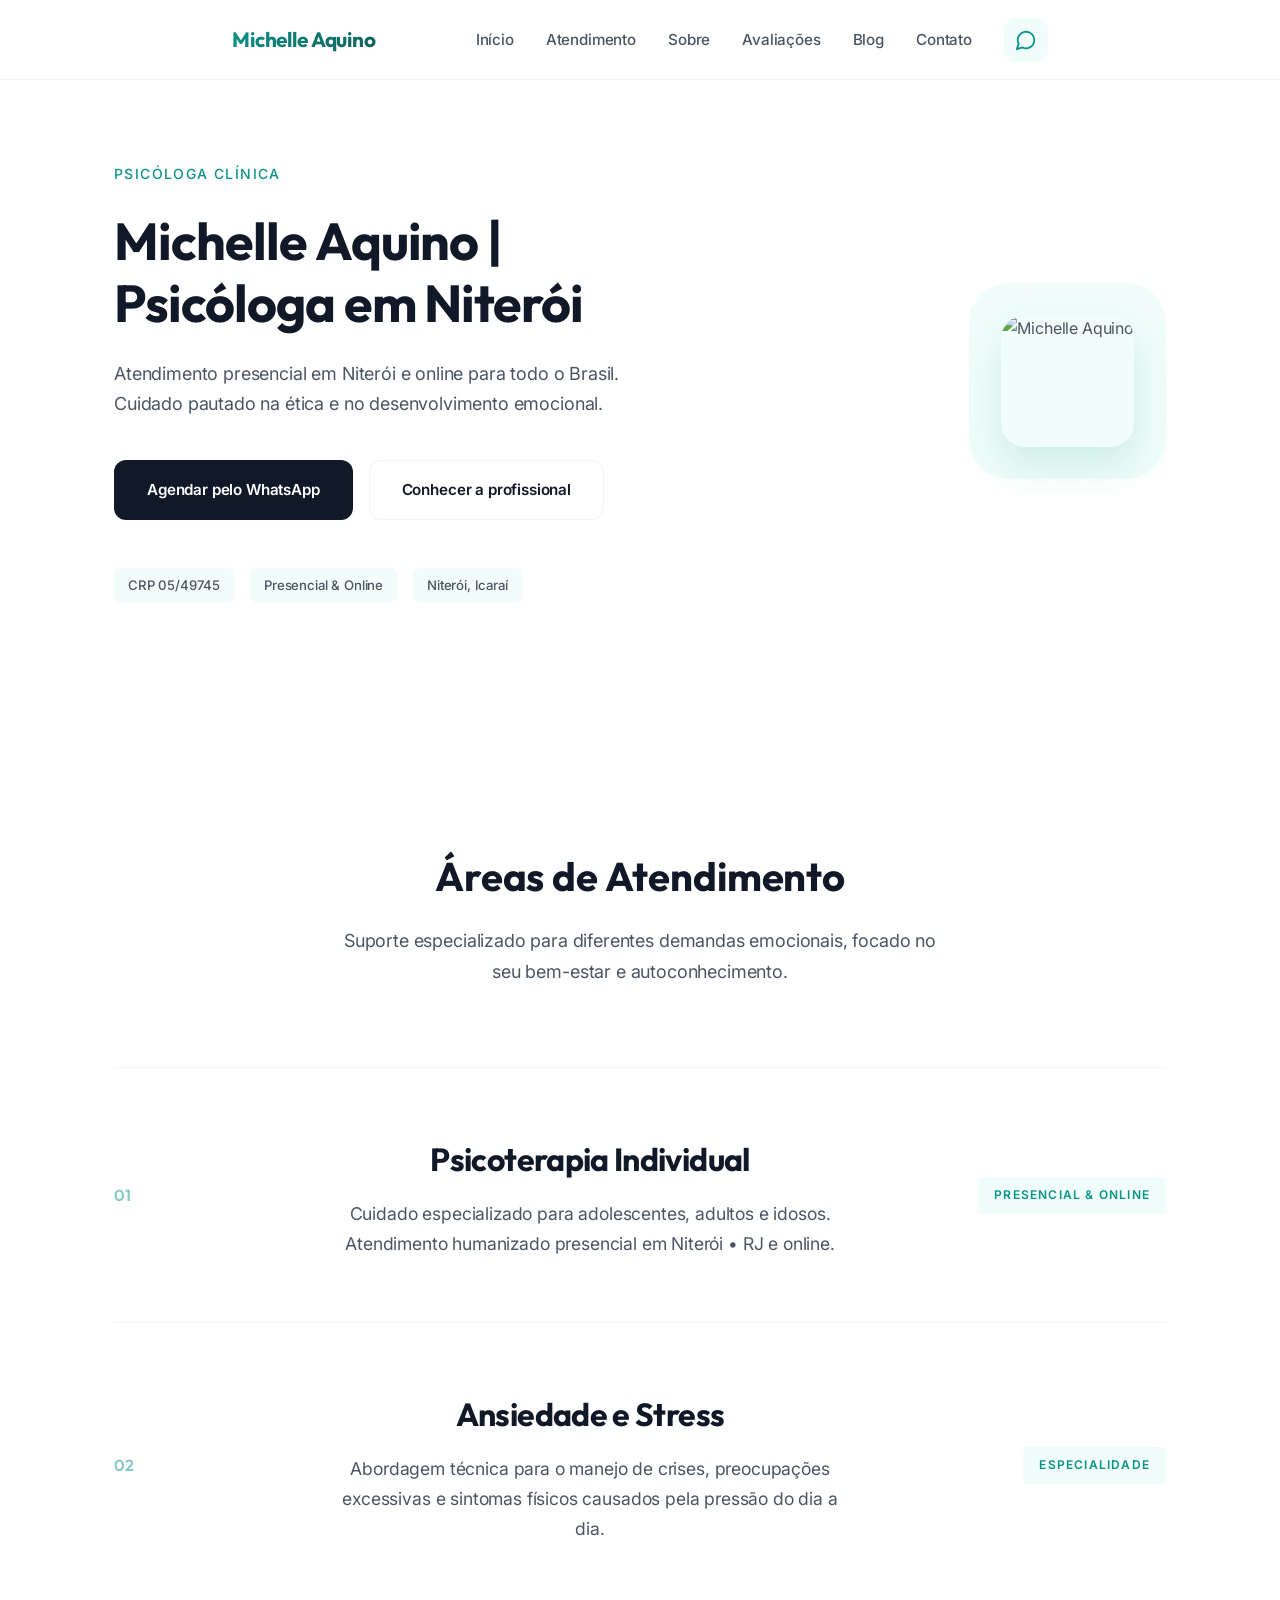
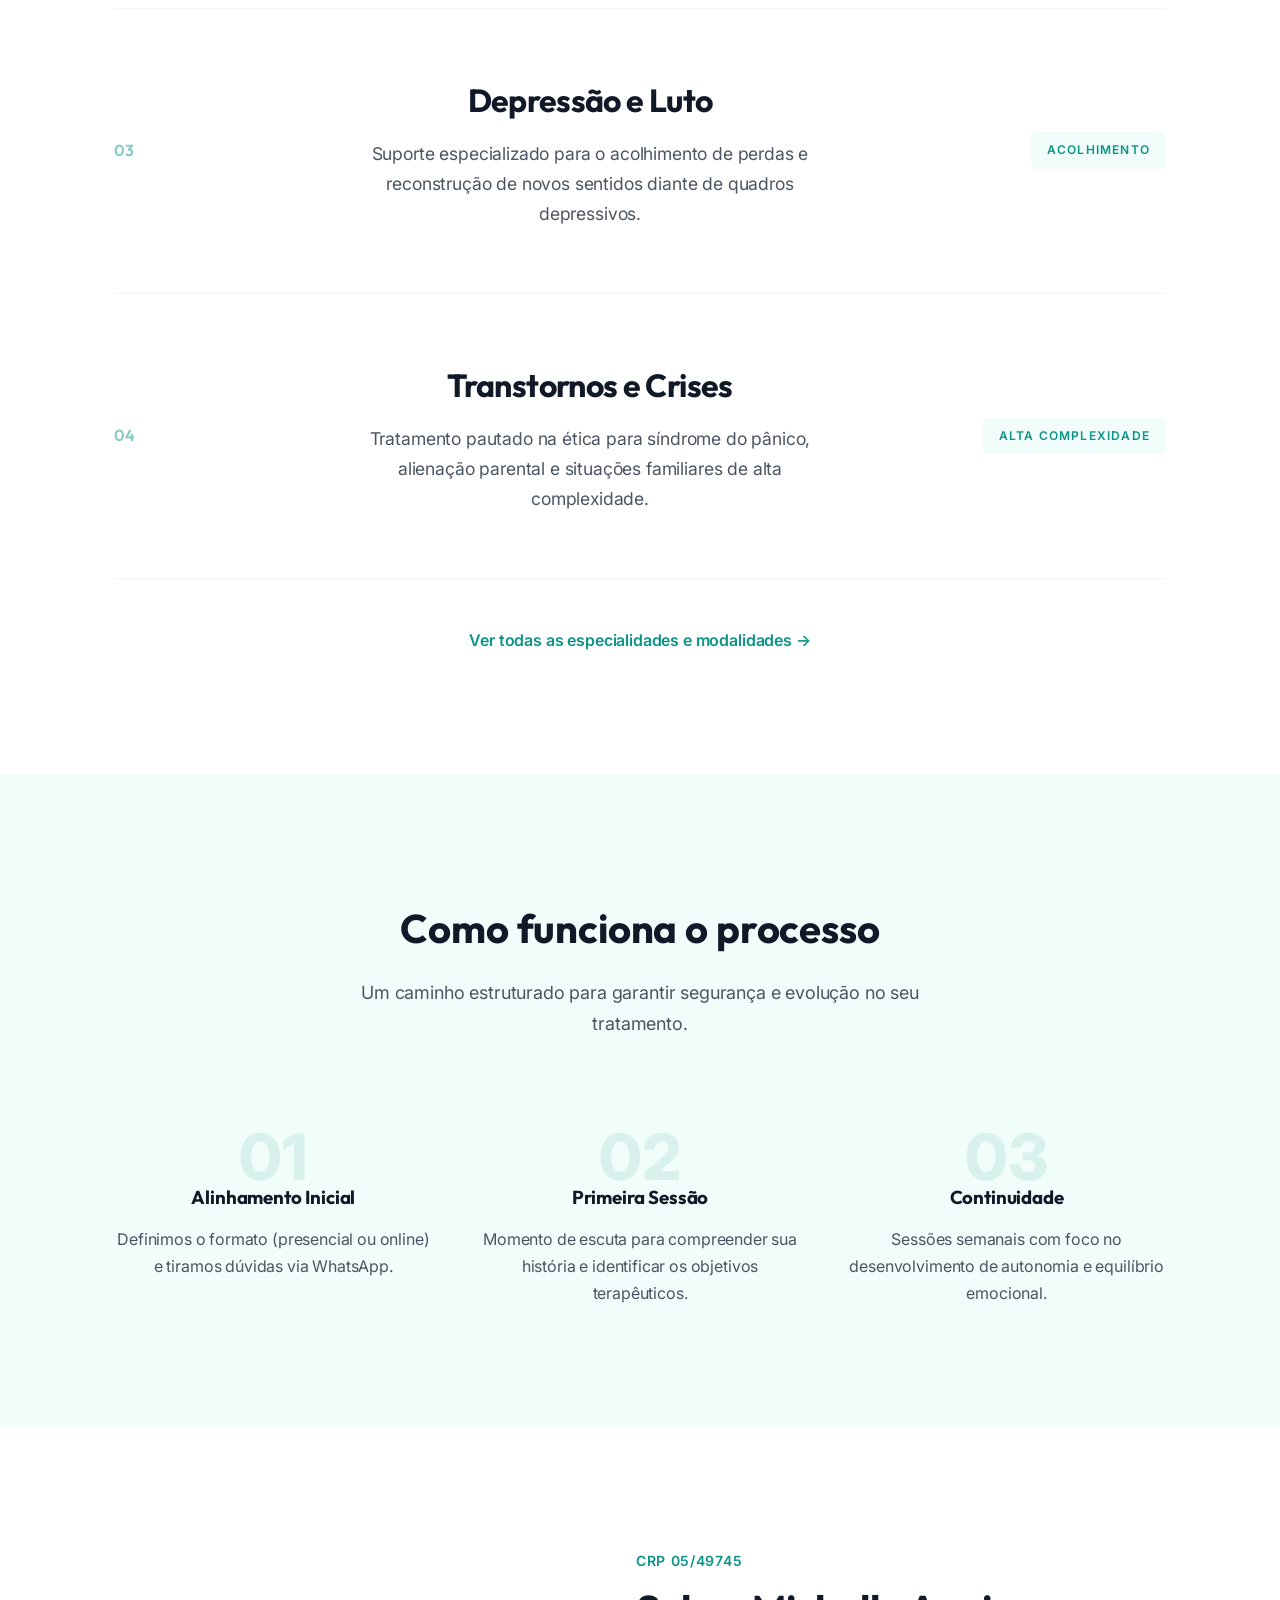
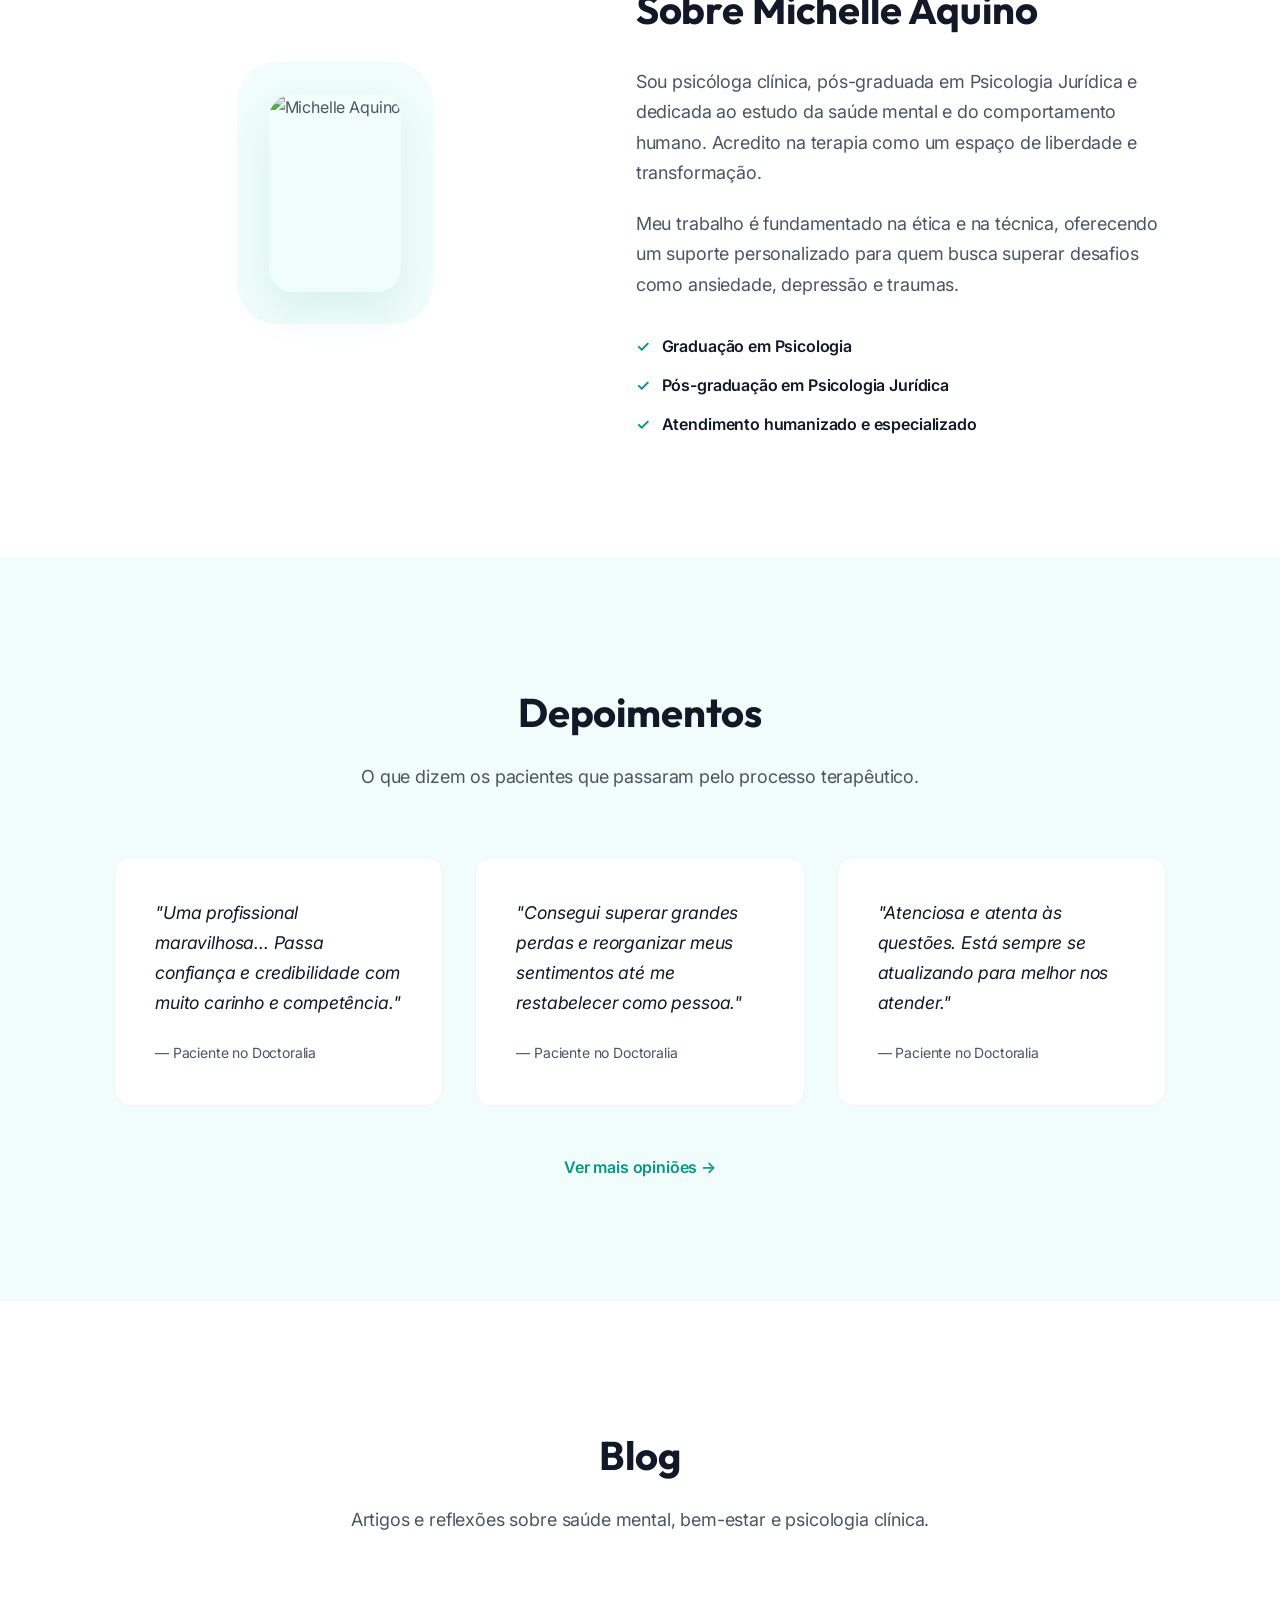
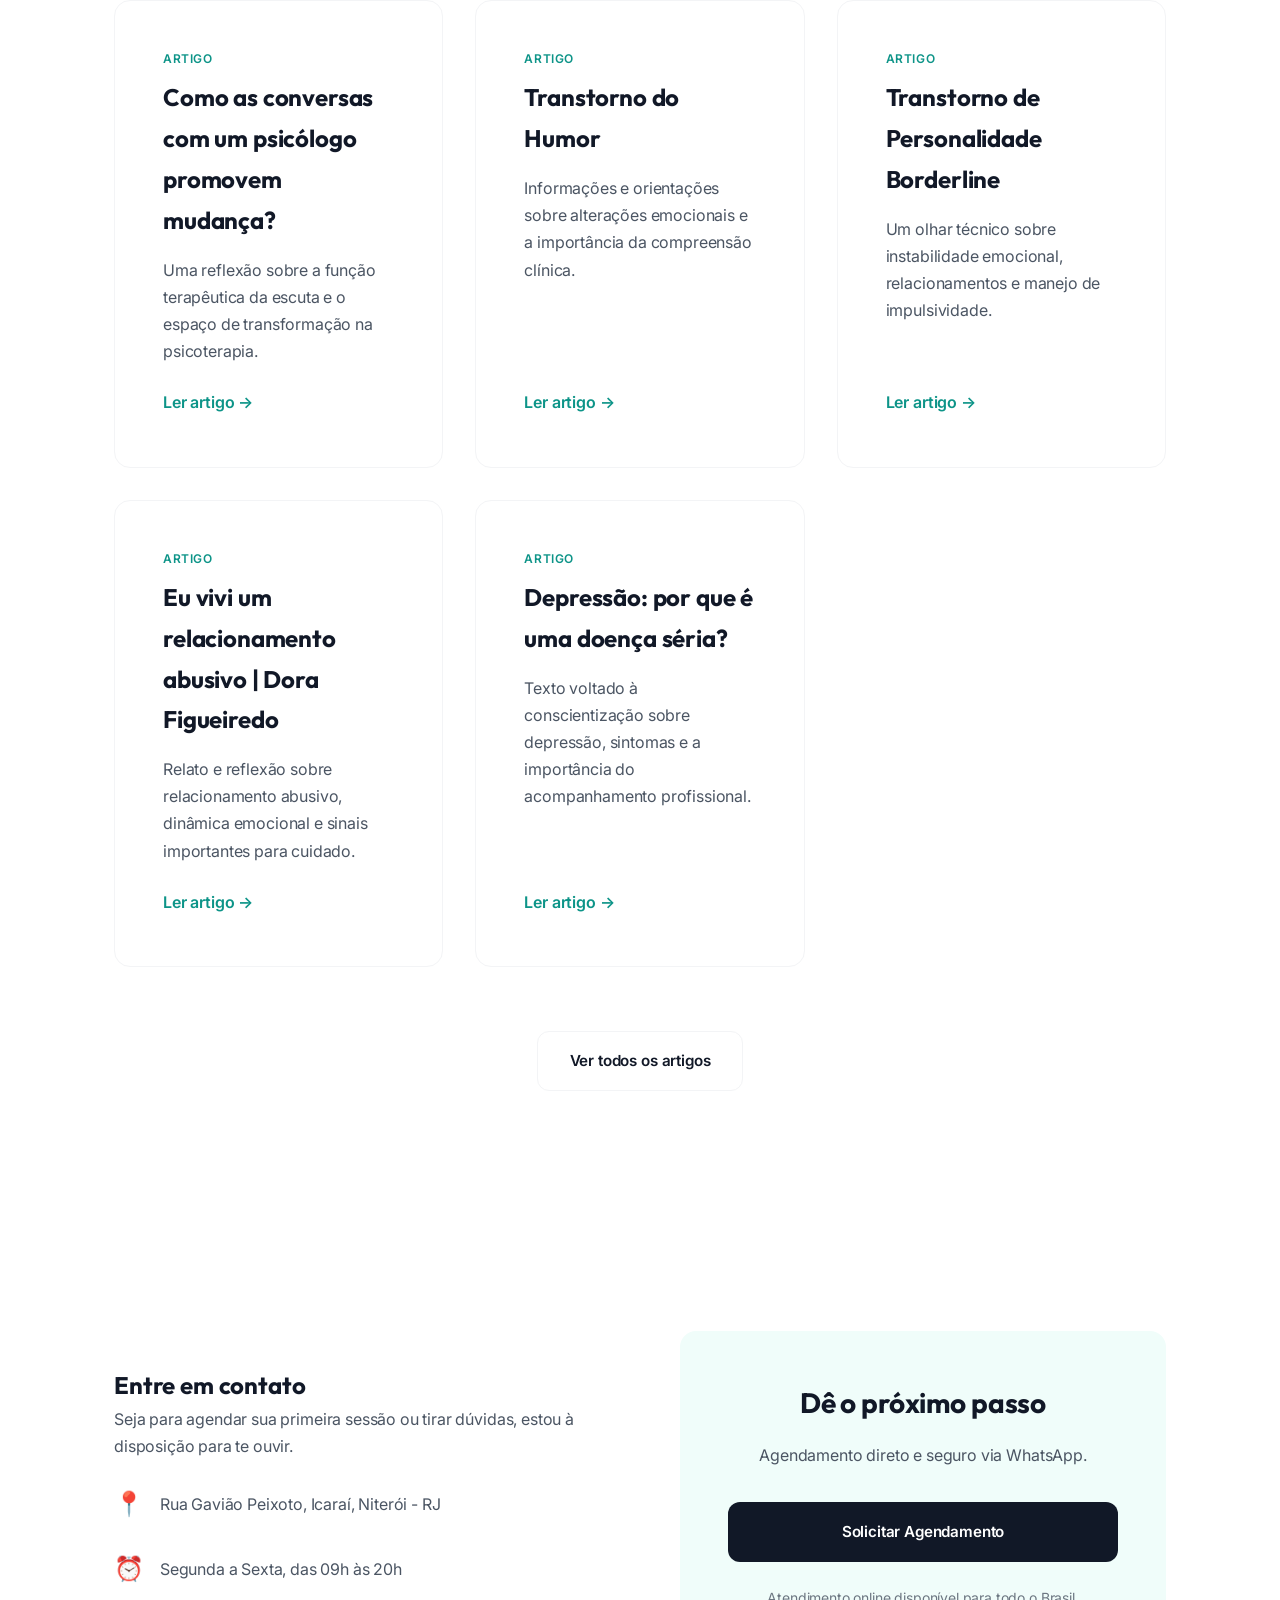
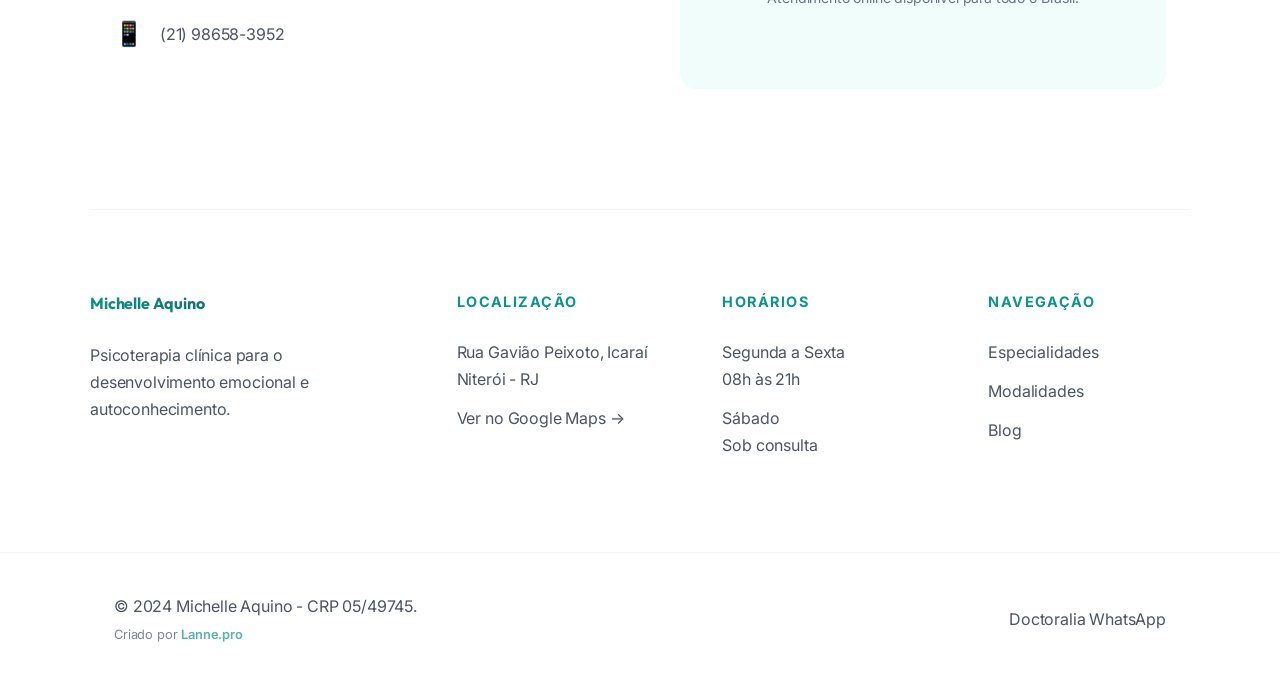
==== index.html @ 6b390fd9 "feat: design minimalista, páginas de artigos e serviços integrados" ====
<!DOCTYPE html>
<html lang="pt-br">

<head>
    <meta charset="UTF-8">
    <meta name="viewport" content="width=device-width, initial-scale=1.0">
    <title>Michelle Aquino | Psicóloga em Niterói</title>
    <meta name="description"
        content="Psicoterapia com acolhimento, técnica e presença. Atendimento presencial em Niterói e online.">
    <link rel="preconnect" href="https://fonts.googleapis.com">
    <link rel="preconnect" href="https://fonts.gstatic.com" crossorigin>
    <link
        href="https://fonts.googleapis.com/css2?family=Outfit:wght@300;400;600;700&family=Inter:wght@400;500&display=swap"
        rel="stylesheet">
    <link rel="stylesheet" href="style.css">
</head>

<body>

    <!-- Header / Navigation -->
    <header class="header">
        <div class="container container-nav">
            <a href="#inicio" class="logo">Michelle Aquino</a>
            <nav class="nav">
                <ul class="nav-list">
                    <li><a href="#inicio">Início</a></li>
                    <li><a href="#atendimento">Atendimento</a></li>
                    <li><a href="#sobre">Sobre</a></li>
                    <li><a href="#avaliacoes">Avaliações</a></li>
                    <li><a href="#blog">Blog</a></li>
                    <li><a href="#contato">Contato</a></li>
                </ul>
            </nav>
            <div class="nav-cta">
                <a href="https://wa.me/5521986583952" class="btn-whatsapp-nav"
                    aria-label="Agendar Consulta pelo WhatsApp">
                    <svg xmlns="http://www.w3.org/2000/svg" width="22" height="22" viewBox="0 0 24 24" fill="none"
                        stroke="currentColor" stroke-width="2" stroke-linecap="round" stroke-linejoin="round"
                        class="lucide lucide-message-circle">
                        <path d="M7.9 20A9 9 0 1 0 4 16.1L2 22Z" />
                    </svg>
                </a>
            </div>
        </div>
    </header>

    <main>
        <!-- 1. Hero Section -->
        <section id="inicio" class="hero">
            <div class="container hero-grid">
                <div class="hero-content">
                    <span class="hero-subtitle">Psicóloga Clínica</span>
                    <h1 class="hero-title">Michelle Aquino | Psicóloga em Niterói</h1>
                    <p class="hero-description">
                        Atendimento presencial em Niterói e online para todo o Brasil. Cuidado pautado na ética e no
                        desenvolvimento emocional.
                    </p>
                    <div class="hero-actions">
                        <a href="https://wa.me/5521986583952" class="btn btn-primary">Agendar pelo WhatsApp</a>
                        <a href="#sobre" class="btn btn-secondary">Conhecer a profissional</a>
                    </div>
                    <div class="hero-badges">
                        <div class="badge">CRP 05/49745</div>
                        <div class="badge">Presencial & Online</div>
                        <div class="badge">Niterói, Icaraí</div>
                    </div>
                </div>
                <div class="hero-image-wrapper">
                    <img src="https://scontent.fsdu9-1.fna.fbcdn.net/v/t1.15752-9/646031223_1637923927218844_1155277177302584747_n.jpg?stp=dst-jpg_s480x480_tt6&_nc_cat=111&ccb=1-7&_nc_sid=0024fc&_nc_ohc=J9MaLp8bpGMQ7kNvwGLWGsh&_nc_oc=Adpn1nX9xtWiMmos5wAFSIZfaPrazAaUhs7CJTQ5lC4sy1JlPIkDUwN6YKqt2TMHGJMXoGNYefEON1FI1pFD3bBU&_nc_ad=z-m&_nc_cid=0&_nc_zt=23&_nc_ht=scontent.fsdu9-1.fna&_nc_ss=7a32e&oh=03_Q7cD5AEXPaYQ24Cxr4dFZDmQEoWjIuGSqZRXjgYtiOXjP2oyfA&oe=6A06DC5D"
                        alt="Michelle Aquino" class="hero-image">
                </div>
            </div>
        </section>

        <!-- 2. Áreas de Atendimento -->
        <section id="atendimento" class="section atendimento">
            <div class="container">
                <div class="section-header">
                    <h2>Áreas de Atendimento</h2>
                    <p class="max-w-text">Suporte especializado para diferentes demandas emocionais, focado no seu
                        bem-estar e autoconhecimento.</p>
                </div>
                <div class="services-list">
                    <div class="service-row">
                        <span class="service-number">01</span>
                        <div class="service-text">
                            <h3>Psicoterapia Individual</h3>
                            <p>Cuidado especializado para adolescentes, adultos e idosos. Atendimento humanizado
                                presencial em Niterói • RJ e online.</p>
                        </div>
                        <div class="service-tag">Presencial & Online</div>
                    </div>

                    <div class="service-row">
                        <span class="service-number">02</span>
                        <div class="service-text">
                            <h3>Ansiedade e Stress</h3>
                            <p>Abordagem técnica para o manejo de crises, preocupações excessivas e sintomas físicos
                                causados pela pressão do dia a dia.</p>
                        </div>
                        <div class="service-tag">Especialidade</div>
                    </div>

                    <div class="service-row">
                        <span class="service-number">03</span>
                        <div class="service-text">
                            <h3>Depressão e Luto</h3>
                            <p>Suporte especializado para o acolhimento de perdas e reconstrução de novos sentidos
                                diante de quadros depressivos.</p>
                        </div>
                        <div class="service-tag">Acolhimento</div>
                    </div>

                    <div class="service-row">
                        <span class="service-number">04</span>
                        <div class="service-text">
                            <h3>Transtornos e Crises</h3>
                            <p>Tratamento pautado na ética para síndrome do pânico, alienação parental e situações
                                familiares de alta complexidade.</p>
                        </div>
                        <div class="service-tag">Alta Complexidade</div>
                    </div>
                </div>
                <div class="reviews-footer" style="margin-top: 48px;">
                    <a href="servicos.html" class="link-external">Ver todas as especialidades e modalidades →</a>
                </div>
            </div>
        </section>

        <!-- 3. Como Funciona -->
        <section class="section steps bg-soft">
            <div class="container">
                <div class="section-header">
                    <h2>Como funciona o processo</h2>
                    <p class="max-w-text">Um caminho estruturado para garantir segurança e evolução no seu tratamento.
                    </p>
                </div>
                <div class="steps-grid">
                    <div class="step">
                        <div class="step-number">01</div>
                        <h3>Alinhamento Inicial</h3>
                        <p>Definimos o formato (presencial ou online) e tiramos dúvidas via WhatsApp.</p>
                    </div>
                    <div class="step">
                        <div class="step-number">02</div>
                        <h3>Primeira Sessão</h3>
                        <p>Momento de escuta para compreender sua história e identificar os objetivos terapêuticos.</p>
                    </div>
                    <div class="step">
                        <div class="step-number">03</div>
                        <h3>Continuidade</h3>
                        <p>Sessões semanais com foco no desenvolvimento de autonomia e equilíbrio emocional.</p>
                    </div>
                </div>
            </div>
        </section>

        <!-- 4. Sobre a Profissional -->
        <section id="sobre" class="section sobre">
            <div class="container sobre-grid">
                <div class="sobre-image-wrapper">
                    <img src="https://scontent.fsdu9-1.fna.fbcdn.net/v/t1.15752-9/648833067_936191872130844_6953788515249295997_n.jpg?stp=dst-jpg_s640x640_tt6&_nc_cat=102&ccb=1-7&_nc_sid=0024fc&_nc_ohc=xNT2pkzGrHUQ7kNvwHJ_QXt&_nc_oc=Adr9_UXPGOhW-brp81KoFF-bEu_6Ys7qZAKZ7Mo5zkK05h6Rgun-FdPySuq_izXbIPSHbjM8U-82WdP6RowtE_z6&_nc_ad=z-m&_nc_cid=0&_nc_zt=23&_nc_ht=scontent.fsdu9-1.fna&_nc_ss=7a32e&oh=03_Q7cD5AHOelIbAFkKiSfZSGXLGNH3DiPmkNagBqpqPqgrnsxRgw&oe=6A06DB45"
                        alt="Michelle Aquino" class="sobre-image">
                </div>
                <div class="sobre-content">
                    <span class="highlight">CRP 05/49745</span>
                    <h2>Sobre Michelle Aquino</h2>
                    <p>
                        Sou psicóloga clínica, pós-graduada em Psicologia Jurídica e dedicada ao estudo da saúde mental
                        e do comportamento humano. Acredito na terapia como um espaço de liberdade e transformação.
                    </p>
                    <p>
                        Meu trabalho é fundamentado na ética e na técnica, oferecendo um suporte personalizado para quem
                        busca superar desafios como ansiedade, depressão e traumas.
                    </p>
                    <div class="sobre-features">
                        <div class="feature">Graduação em Psicologia</div>
                        <div class="feature">Pós-graduação em Psicologia Jurídica</div>
                        <div class="feature">Atendimento humanizado e especializado</div>
                    </div>
                </div>
            </div>
        </section>

        <!-- 5. Avaliações -->
        <section id="avaliacoes" class="section reviews bg-soft">
            <div class="container">
                <div class="section-header">
                    <h2>Depoimentos</h2>
                    <p class="max-w-text">O que dizem os pacientes que passaram pelo processo terapêutico.</p>
                </div>
                <div class="reviews-grid">
                    <div class="review-card">
                        <p>"Uma profissional maravilhosa... Passa confiança e credibilidade com muito carinho e
                            competência."</p>
                        <cite>— Paciente no Doctoralia</cite>
                    </div>
                    <div class="review-card">
                        <p>"Consegui superar grandes perdas e reorganizar meus sentimentos até me restabelecer como
                            pessoa."</p>
                        <cite>— Paciente no Doctoralia</cite>
                    </div>
                    <div class="review-card">
                        <p>"Atenciosa e atenta às questões. Está sempre se atualizando para melhor nos atender."</p>
                        <cite>— Paciente no Doctoralia</cite>
                    </div>
                </div>
                <div class="reviews-footer">
                    <a href="https://www.doctoralia.com.br/michelle-aquino/psicologo/niteroi" target="_blank"
                        class="link-external">Ver mais opiniões →</a>
                </div>
            </div>
        </section>

        <!-- 6. Blog -->
        <section id="blog" class="section blog">
            <div class="container">
                <div class="section-header">
                    <h2>Blog</h2>
                    <p class="max-w-text">Artigos e reflexões sobre saúde mental, bem-estar e psicologia clínica.</p>
                </div>
                <div class="grid-cards">
                    <article class="card">
                        <span class="highlight"
                            style="font-size: 0.75rem; margin-bottom: 8px; display: block;">Artigo</span>
                        <h3>Como as conversas com um psicólogo promovem mudança?</h3>
                        <p>Uma reflexão sobre a função terapêutica da escuta e o espaço de transformação na
                            psicoterapia.</p>
                        <a href="artigo-conversas.html" class="link-external"
                            style="margin-top: auto; padding-top: 24px;">Ler
                            artigo →</a>
                    </article>
                    <article class="card">
                        <span class="highlight"
                            style="font-size: 0.75rem; margin-bottom: 8px; display: block;">Artigo</span>
                        <h3>Transtorno do Humor</h3>
                        <p>Informações e orientações sobre alterações emocionais e a importância da compreensão clínica.
                        </p>
                        <a href="artigo-humor.html" class="link-external"
                            style="margin-top: auto; padding-top: 24px;">Ler
                            artigo →</a>
                    </article>
                    <article class="card">
                        <span class="highlight"
                            style="font-size: 0.75rem; margin-bottom: 8px; display: block;">Artigo</span>
                        <h3>Transtorno de Personalidade Borderline</h3>
                        <p>Um olhar técnico sobre instabilidade emocional, relacionamentos e manejo de impulsividade.
                        </p>
                        <a href="artigo-borderline.html" class="link-external"
                            style="margin-top: auto; padding-top: 24px;">Ler
                            artigo →</a>
                    </article>
                    <article class="card">
                        <span class="highlight"
                            style="font-size: 0.75rem; margin-bottom: 8px; display: block;">Artigo</span>
                        <h3>Eu vivi um relacionamento abusivo | Dora Figueiredo</h3>
                        <p>Relato e reflexão sobre relacionamento abusivo, dinâmica emocional e sinais importantes para
                            cuidado.</p>
                        <a href="artigo-relacionamento.html" class="link-external"
                            style="margin-top: auto; padding-top: 24px;">Ler
                            artigo →</a>
                    </article>
                    <article class="card">
                        <span class="highlight"
                            style="font-size: 0.75rem; margin-bottom: 8px; display: block;">Artigo</span>
                        <h3>Depressão: por que é uma doença séria?</h3>
                        <p>Texto voltado à conscientização sobre depressão, sintomas e a importância do acompanhamento
                            profissional.</p>
                        <a href="artigo-depressao.html" class="link-external"
                            style="margin-top: auto; padding-top: 24px;">Ler
                            artigo →</a>
                    </article>
                </div>
                <div class="reviews-footer" style="margin-top: 64px;">
                    <a href="https://psicologamichelleaquino2.wordpress.com/" target="_blank"
                        class="btn btn-secondary">Ver todos os artigos</a>
                </div>
            </div>
        </section>

        <!-- 7. Contato -->
        <section id="contato" class="section contato">
            <div class="container contato-grid">
                <div class="contato-info">
                    <h2>Entre em contato</h2>
                    <p class="max-w-text">Seja para agendar sua primeira sessão ou tirar dúvidas, estou à disposição
                        para te ouvir.</p>
                    <div class="info-item">
                        <span class="icon">📍</span>
                        <p>Rua Gavião Peixoto, Icaraí, Niterói - RJ</p>
                    </div>
                    <div class="info-item">
                        <span class="icon">⏰</span>
                        <p>Segunda a Sexta, das 09h às 20h</p>
                    </div>
                    <div class="info-item">
                        <span class="icon">📱</span>
                        <p>(21) 98658-3952</p>
                    </div>
                </div>
                <div class="contato-action">
                    <div class="cta-box">
                        <h3>Dê o próximo passo</h3>
                        <p>Agendamento direto e seguro via WhatsApp.</p>
                        <a href="https://wa.me/5521986583952" class="btn btn-primary full-width">Solicitar
                            Agendamento</a>
                        <p class="small">Atendimento online disponível para todo o Brasil.</p>
                    </div>
                </div>
            </div>
        </section>
    </main>

    <footer class="footer">
        <div class="container footer-main">
            <div class="footer-column">
                <a href="index.html" class="logo" style="margin-bottom: 24px; display: block;">Michelle Aquino</a>
                <p>Psicoterapia clínica para o desenvolvimento emocional e autoconhecimento.</p>
            </div>
            <div class="footer-column">
                <h4>Localização</h4>
                <p>Rua Gavião Peixoto, Icaraí<br>Niterói - RJ</p>
                <a href="https://maps.app.goo.gl/..." target="_blank">Ver no Google Maps →</a>
            </div>
            <div class="footer-column">
                <h4>Horários</h4>
                <p>Segunda a Sexta<br>08h às 21h</p>
                <p>Sábado<br>Sob consulta</p>
            </div>
            <div class="footer-column">
                <h4>Navegação</h4>
                <a href="index.html#atendimento">Especialidades</a>
                <a href="servicos.html">Modalidades</a>
                <a href="https://psicologamichelleaquino2.wordpress.com/" target="_blank">Blog</a>
            </div>
        </div>
        <div class="footer-bottom">
            <div class="container footer-content">
                <p>&copy; 2024 Michelle Aquino - CRP 05/49745. <br>
                    <span style="font-size: 0.8rem; opacity: 0.7;">Criado por <a href="https://lanne2pro.com.br/"
                            target="_blank"
                            style="color: var(--primary); font-weight: 600; text-decoration: none;">Lanne.pro</a></span>
                </p>
                <div class="footer-links">
                    <a href="https://www.doctoralia.com.br/michelle-aquino/psicologo/niteroi"
                        target="_blank">Doctoralia</a>
                    <a href="https://wa.me/5521986583952" target="_blank">WhatsApp</a>
                </div>
            </div>
        </div>
    </footer>

</body>

</html>
---- style.css ----
/* 
    MICHELLE AQUINO - DESIGN SYSTEM 
    Minimalist, Premium, Sophisticated
*/

:root {
    /* Colors */
    --primary: #0D9488;
    /* Teal - from palette */
    --primary-hover: #0F766E;
    --primary-soft: #F0FDFA;
    /* Very light teal - from palette */
    --text-main: #111827;
    /* Gray 900 */
    --text-body: #4B5563;
    /* Gray 600 */
    --white: #FFFFFF;
    --bg-body: #FFFFFF;
    --border: #F3F4F6;

    /* Layout */
    --container: 1100px;
    --section-pad: 120px;
    --radius: 16px;
    --transition: all 0.4s cubic-bezier(0.4, 0, 0.2, 1);
}

/* Base Setup */
* {
    margin: 0;
    padding: 0;
    box-sizing: border-box;
}

html {
    scroll-behavior: smooth;
    -webkit-font-smoothing: antialiased;
}

body {
    font-family: 'Inter', sans-serif;
    background-color: var(--bg-body);
    color: var(--text-body);
    line-height: 1.7;
    letter-spacing: -0.01em;
}

h1,
h2,
h3,
.logo {
    font-family: 'Outfit', sans-serif;
    color: var(--text-main);
    font-weight: 700;
}

a {
    text-decoration: none;
    color: inherit;
    transition: var(--transition);
}

ul {
    list-style: none;
}

img {
    max-width: 100%;
    display: block;
}

/* Utilities */
.container {
    max-width: var(--container);
    margin: 0 auto;
    padding: 0 24px;
}

.section {
    padding: var(--section-pad) 0;
}

.bg-soft {
    background-color: var(--primary-soft);
}

.highlight {
    color: var(--primary);
    font-weight: 600;
    text-transform: uppercase;
    font-size: 0.875rem;
    letter-spacing: 0.05em;
}

/* Buttons */
.btn {
    display: inline-flex;
    align-items: center;
    justify-content: center;
    padding: 16px 32px;
    border-radius: 12px;
    font-weight: 600;
    font-size: 0.95rem;
    cursor: pointer;
    transition: var(--transition);
    border: 1px solid transparent;
}

.btn-primary {
    background-color: var(--text-main);
    color: var(--white);
}

.btn-primary:hover {
    background-color: var(--primary);
    transform: translateY(-2px);
    box-shadow: 0 10px 20px rgba(13, 148, 136, 0.15);
}

.btn-secondary {
    background-color: transparent;
    border-color: var(--border);
    color: var(--text-main);
}

.btn-secondary:hover {
    background-color: var(--primary-soft);
    border-color: var(--primary);
    color: var(--primary);
}

.btn-nav {
    padding: 10px 20px;
    font-size: 0.85rem;
    background-color: var(--primary-soft);
    color: var(--primary);
}

.btn-nav:hover {
    background-color: var(--primary);
    color: var(--white);
}

.max-w-text {
    max-width: 600px;
    margin-left: auto;
    margin-right: auto;
}

.full-width {
    width: 100%;
}

.btn-whatsapp-nav {
    display: flex;
    align-items: center;
    justify-content: center;
    width: 44px;
    height: 44px;
    background-color: var(--primary-soft);
    color: var(--primary);
    border-radius: 12px;
    transition: var(--transition);
}

.btn-whatsapp-nav:hover {
    background-color: var(--primary);
    color: var(--white);
    transform: translateY(-2px);
}

/* Header */
.header {
    height: 80px;
    display: flex;
    align-items: center;
    position: sticky;
    top: 0;
    background: rgba(255, 255, 255, 0.95);
    backdrop-filter: blur(10px);
    z-index: 1000;
    border-bottom: 1px solid var(--border);
}

.container-nav {
    display: flex;
    justify-content: space-between;
    align-items: center;
}

.logo {
    font-size: 1.3rem; /* Further reduced for extra room */
    background: linear-gradient(135deg, var(--primary), #115e59);
    -webkit-background-clip: text;
    -webkit-text-fill-color: transparent;
    font-weight: 700;
    margin-right: 100px; /* Force a significant gap between logo and nav */
    white-space: nowrap;
}

.nav {
    margin-right: auto; /* Pushes the CTA icon to the far right */
}

.nav-cta {
    margin-left: 32px; /* Small separation from the menu */
}

.nav-list {
    display: flex;
    gap: 32px;
}

.nav-list a {
    font-size: 0.95rem;
    font-weight: 500;
}

.nav-list a:hover {
    color: var(--primary);
}

/* Hero */
.hero {
    padding: 80px 0 120px;
    background-color: var(--bg-body);
}

.hero-grid {
    display: grid;
    grid-template-columns: 1.1fr 1fr;
    gap: 80px;
    align-items: center;
}

.hero-subtitle {
    display: inline-block;
    color: var(--primary);
    font-weight: 500;
    margin-bottom: 24px;
    font-size: 0.875rem;
    letter-spacing: 0.1em;
    text-transform: uppercase;
}

.hero-title {
    font-size: 3.25rem;
    line-height: 1.2;
    margin-bottom: 24px;
    letter-spacing: -0.02em;
}

.hero-description {
    font-size: 1.125rem;
    margin-bottom: 40px;
    color: var(--text-body);
    max-width: 520px;
}

.hero-actions {
    display: flex;
    gap: 16px;
    margin-bottom: 48px;
}

.hero-badges {
    display: flex;
    flex-wrap: wrap;
    gap: 16px;
}

.badge {
    font-size: 0.825rem;
    color: var(--text-body);
    background: var(--primary-soft);
    padding: 6px 14px;
    border-radius: 6px;
    font-weight: 500;
}

.hero-image-wrapper {
    background-color: var(--primary-soft);
    border-radius: 40px;
    padding: 32px;
    max-width: 500px;
    aspect-ratio: 1;
    margin-left: auto;
    display: flex;
    justify-content: center;
    align-items: center;
    position: relative;
}

.hero-image {
    width: 100%;
    height: 100%;
    border-radius: 24px;
    object-fit: cover;
    box-shadow: 0 20px 40px rgba(13, 148, 136, 0.15);
}

/* Section Common */
.section-header {
    text-align: center;
    max-width: 700px;
    margin: 0 auto 64px;
}

.section-header h2 {
    font-size: 2.5rem;
    margin-bottom: 16px;
}

.section-header p {
    font-size: 1.125rem;
}

/* Grid Cards */
.grid-cards {
    display: grid;
    grid-template-columns: repeat(auto-fit, minmax(260px, 1fr));
    gap: 32px;
}

.card {
    padding: 48px;
    background: var(--white);
    border: 1px solid var(--border);
    border-radius: var(--radius);
    transition: var(--transition);
    display: flex;
    flex-direction: column;
    height: 100%;
}

.card:hover {
    border-color: var(--primary);
    box-shadow: 0 20px 50px rgba(0, 0, 0, 0.04);
}

.card-icon {
    width: 48px;
    height: 48px;
    background: var(--primary-soft);
    color: var(--primary);
    display: flex;
    align-items: center;
    justify-content: center;
    border-radius: 12px;
    margin-bottom: 24px;
}

.card h3 {
    font-size: 1.5rem;
    margin-bottom: 16px;
}

/* Componentes Auxiliares (Pages) */
.btn-back {
    display: inline-flex;
    align-items: center;
    color: var(--text-body);
    font-weight: 500;
    margin-bottom: 32px;
    transition: var(--transition);
}

.btn-back:hover {
    color: var(--primary);
    transform: translateX(-4px);
}

.article-content {
    font-size: 1.15rem;
    line-height: 1.8;
    color: var(--text-main);
    padding-bottom: 40px;
}

.article-content p {
    margin-bottom: 24px;
}

.article-content h2 {
    margin-top: 48px;
    margin-bottom: 24px;
    font-size: 1.75rem;
}

/* Services List (Anti-Card) */
.services-list {
    margin-top: 80px;
    border-top: 1px solid var(--border);
}

.service-row {
    display: grid;
    grid-template-columns: 100px 1fr 200px;
    align-items: center;
    padding: 64px 0;
    border-bottom: 1px solid var(--border);
    transition: var(--transition);
    cursor: default;
}

.service-number {
    font-size: 1rem;
    font-weight: 600;
    color: var(--primary);
    font-family: 'Outfit', sans-serif;
    opacity: 0.5;
}

.service-text {
    text-align: center;
}

.service-text h3 {
    font-size: 2rem;
    margin-bottom: 12px;
    letter-spacing: -0.02em;
}

.service-text p {
    max-width: 500px;
    font-size: 1.1rem;
    margin: 0 auto;
}

.service-tag {
    justify-self: end;
    font-size: 0.75rem;
    font-weight: 600;
    text-transform: uppercase;
    letter-spacing: 0.1em;
    color: var(--primary);
    background: var(--primary-soft);
    padding: 8px 16px;
    border-radius: 4px;
    white-space: nowrap;
}

.service-row:hover {
    padding-left: 24px;
    background-color: #fafbfc;
}

.service-row:hover .service-number {
    opacity: 1;
}

/* Steps */
.steps-grid {
    display: grid;
    grid-template-columns: repeat(3, 1fr);
    gap: 48px;
}

.step {
    text-align: center;
    position: relative;
}

.step-number {
    font-size: 4rem;
    font-weight: 800;
    color: var(--primary);
    opacity: 0.1;
    margin-bottom: -30px;
}

.step h3 {
    margin-bottom: 12px;
}

/* Sobre */
.sobre-grid {
    display: grid;
    grid-template-columns: 1fr 1.2fr;
    gap: 80px;
    align-items: center;
}

.sobre-image-wrapper {
    background-color: var(--primary-soft);
    border-radius: 40px;
    display: flex;
    justify-content: center;
    align-items: center;
    padding: 32px;
    max-width: 440px; /* slightly narrower for a perfect portrait */
    aspect-ratio: 3/4; /* Classical portrait frame ratio */
    margin: 0 auto;
}

.sobre-image {
    width: 100%;
    height: 100%;
    max-width: 100%;
    border-radius: 24px;
    object-fit: cover;
    box-shadow: 0 20px 40px rgba(13, 148, 136, 0.1);
    transition: var(--transition);
}

.sobre-image:hover {
    transform: scale(1.02);
}

.sobre-content h2 {
    font-size: 2.5rem;
    margin-bottom: 24px;
}

.sobre-content p {
    margin-bottom: 20px;
    font-size: 1.125rem;
}

.sobre-features {
    display: flex;
    flex-direction: column;
    gap: 12px;
    margin-top: 32px;
}

.feature {
    display: flex;
    align-items: center;
    gap: 12px;
    font-weight: 600;
    color: var(--text-main);
}

.feature::before {
    content: '✓';
    color: var(--primary);
}

/* Reviews */
.reviews-grid {
    display: grid;
    grid-template-columns: repeat(3, 1fr);
    gap: 32px;
}

.review-card {
    padding: 40px;
    background: var(--white);
    border-radius: var(--radius);
    border: 1px solid var(--border);
}

.review-card p {
    font-style: italic;
    margin-bottom: 24px;
    font-size: 1.1rem;
    color: var(--text-main);
}

.review-card cite {
    display: block;
    font-size: 0.875rem;
    color: var(--text-body);
    font-style: normal;
}

.reviews-footer {
    text-align: center;
    margin-top: 48px;
}

.link-external {
    font-weight: 600;
    color: var(--primary);
    border-bottom: 2px solid transparent;
}

.link-external:hover {
    border-bottom-color: var(--primary);
}

/* Contato */
.contato-grid {
    display: grid;
    grid-template-columns: 1fr 1fr;
    gap: 80px;
    align-items: center;
}

.info-item {
    display: flex;
    align-items: center;
    gap: 16px;
    margin-top: 24px;
}

.info-item .icon {
    font-size: 1.5rem;
}

.cta-box {
    background: var(--primary-soft);
    padding: 48px;
    border-radius: var(--radius);
    text-align: center;
}

.cta-box h3 {
    margin-bottom: 16px;
    font-size: 1.75rem;
}

.cta-box p {
    margin-bottom: 32px;
}

.cta-box .small {
    margin-top: 24px;
    font-size: 0.875rem;
    opacity: 0.8;
}

/* Footer Main */
.footer-main {
    padding: 80px 0;
    border-top: 1px solid var(--border);
    display: grid;
    grid-template-columns: 1.5fr 1fr 1fr 1fr;
    gap: 64px;
}

.footer-column h4 {
    font-size: 0.9rem;
    text-transform: uppercase;
    letter-spacing: 0.1em;
    color: var(--primary);
    margin-bottom: 24px;
}

.footer-column p, .footer-column a {
    font-size: 1rem;
    color: var(--text-body);
    margin-bottom: 12px;
    display: block;
}

.footer-column a:hover {
    color: var(--primary);
}

.footer-bottom {
    padding: 40px 0;
    border-top: 1px solid var(--border);
}

.footer-content {
    display: flex;
    justify-content: space-between;
    align-items: center;
}

@media (max-width: 992px) {
    .footer-main { grid-template-columns: 1fr 1fr; gap: 40px; }
}

@media (max-width: 600px) {
    .footer-main { grid-template-columns: 1fr; text-align: center; }
}

/* Responsive */
/* Page: Serviços Specifics */
.section-title-small {
    font-size: 1.5rem;
    color: var(--primary);
    margin-bottom: 48px;
    text-transform: uppercase;
    letter-spacing: 0.1em;
}

.modalidades-grid {
    display: grid;
    grid-template-columns: 1fr 1fr;
    gap: 40px;
}

.modalidade-item {
    padding: 60px;
    background: #FAFBFC;
    border-radius: 24px;
    display: flex;
    gap: 32px;
    transition: var(--transition);
}

.modalidade-item:hover {
    background: var(--white);
    box-shadow: 0 30px 60px rgba(0,0,0,0.05);
}

.modalidade-icon {
    font-size: 2.5rem;
}

.modalidade-content h3 {
    font-size: 1.75rem;
    margin-bottom: 8px;
}

.modalidade-content .sub {
    display: block;
    color: var(--primary);
    font-weight: 500;
    margin-bottom: 16px;
    font-size: 0.95rem;
}

.transtornos-layout {
    display: grid;
    grid-template-columns: 1fr 1fr;
    gap: 80px;
    align-items: flex-start;
}

.transtornos-layout.invert {
    direction: rtl;
}

.transtornos-layout.invert > * {
    direction: ltr;
}

.clean-list {
    list-style: none;
    display: flex;
    flex-direction: column;
    gap: 16px;
}

.clean-list li {
    font-size: 1.25rem;
    font-weight: 600;
    color: var(--text-main);
    padding-bottom: 16px;
    border-bottom: 1px solid var(--border);
}

.clean-list.bullets li::before {
    content: '•';
    color: var(--primary);
    margin-right: 12px;
}

.cta-final-page {
    margin-top: 120px;
    text-align: center;
    padding: 80px;
    background: var(--primary-soft);
    border-radius: 32px;
}

.cta-final-page h3 {
    font-size: 2.5rem;
    margin-bottom: 16px;
}

/* Responsive Extensions */
@media (max-width: 992px) {
    .modalidades-grid, .transtornos-layout { grid-template-columns: 1fr; }
    .modalidade-item { padding: 40px; }
    .cta-final-page { padding: 48px 24px; }
}

@media (max-width: 992px) {
    .container {
        padding: 0 24px;
    }

    .container-nav {
        gap: 20px; /* Tighter gap for tablet/mobile */
        justify-content: space-between;
    }

    .logo {
        margin-right: 0;
    }

    .hero-grid,
    .sobre-grid,
    .contato-grid {
        grid-template-columns: 1fr;
        gap: 64px;
        text-align: center;
    }

    .hero-title {
        font-size: 2.75rem;
    }

    .hero-description,
    .max-w-text {
        margin-left: auto;
        margin-right: auto;
    }

    .hero-actions {
        justify-content: center;
    }

    .hero-badges {
        justify-content: center;
    }

    .steps-grid,
    .reviews-grid {
        grid-template-columns: 1fr;
        gap: 32px;
    }

    .hero-image-wrapper {
        max-width: 400px;
        margin: 0 auto;
        padding: 24px;
        border-radius: 32px;
    }

    .nav {
        display: none;
    }

    /* List Responsive */
    .service-row {
        display: flex;
        flex-direction: column;
        align-items: center;
        text-align: center;
        gap: 24px;
        padding: 40px 0;
    }

    .service-tag {
        justify-self: center;
    }

    .service-text h3 {
        font-size: 1.75rem;
    }

    .service-row:hover {
        padding-left: 0;
    }

    /* Sobre Responsive */
    .sobre-image-wrapper {
        max-width: 400px;
        margin: 0 auto;
        padding: 24px;
        border-radius: 32px;
    }
}

@media (max-width: 600px) {
    :root {
        --section-pad: 64px;
    }

    .hero-title {
        font-size: 2.25rem;
    }

    .hero-actions {
        flex-direction: column;
    }

    .footer-content {
        flex-direction: column;
        text-align: center;
        gap: 24px;
    }
}
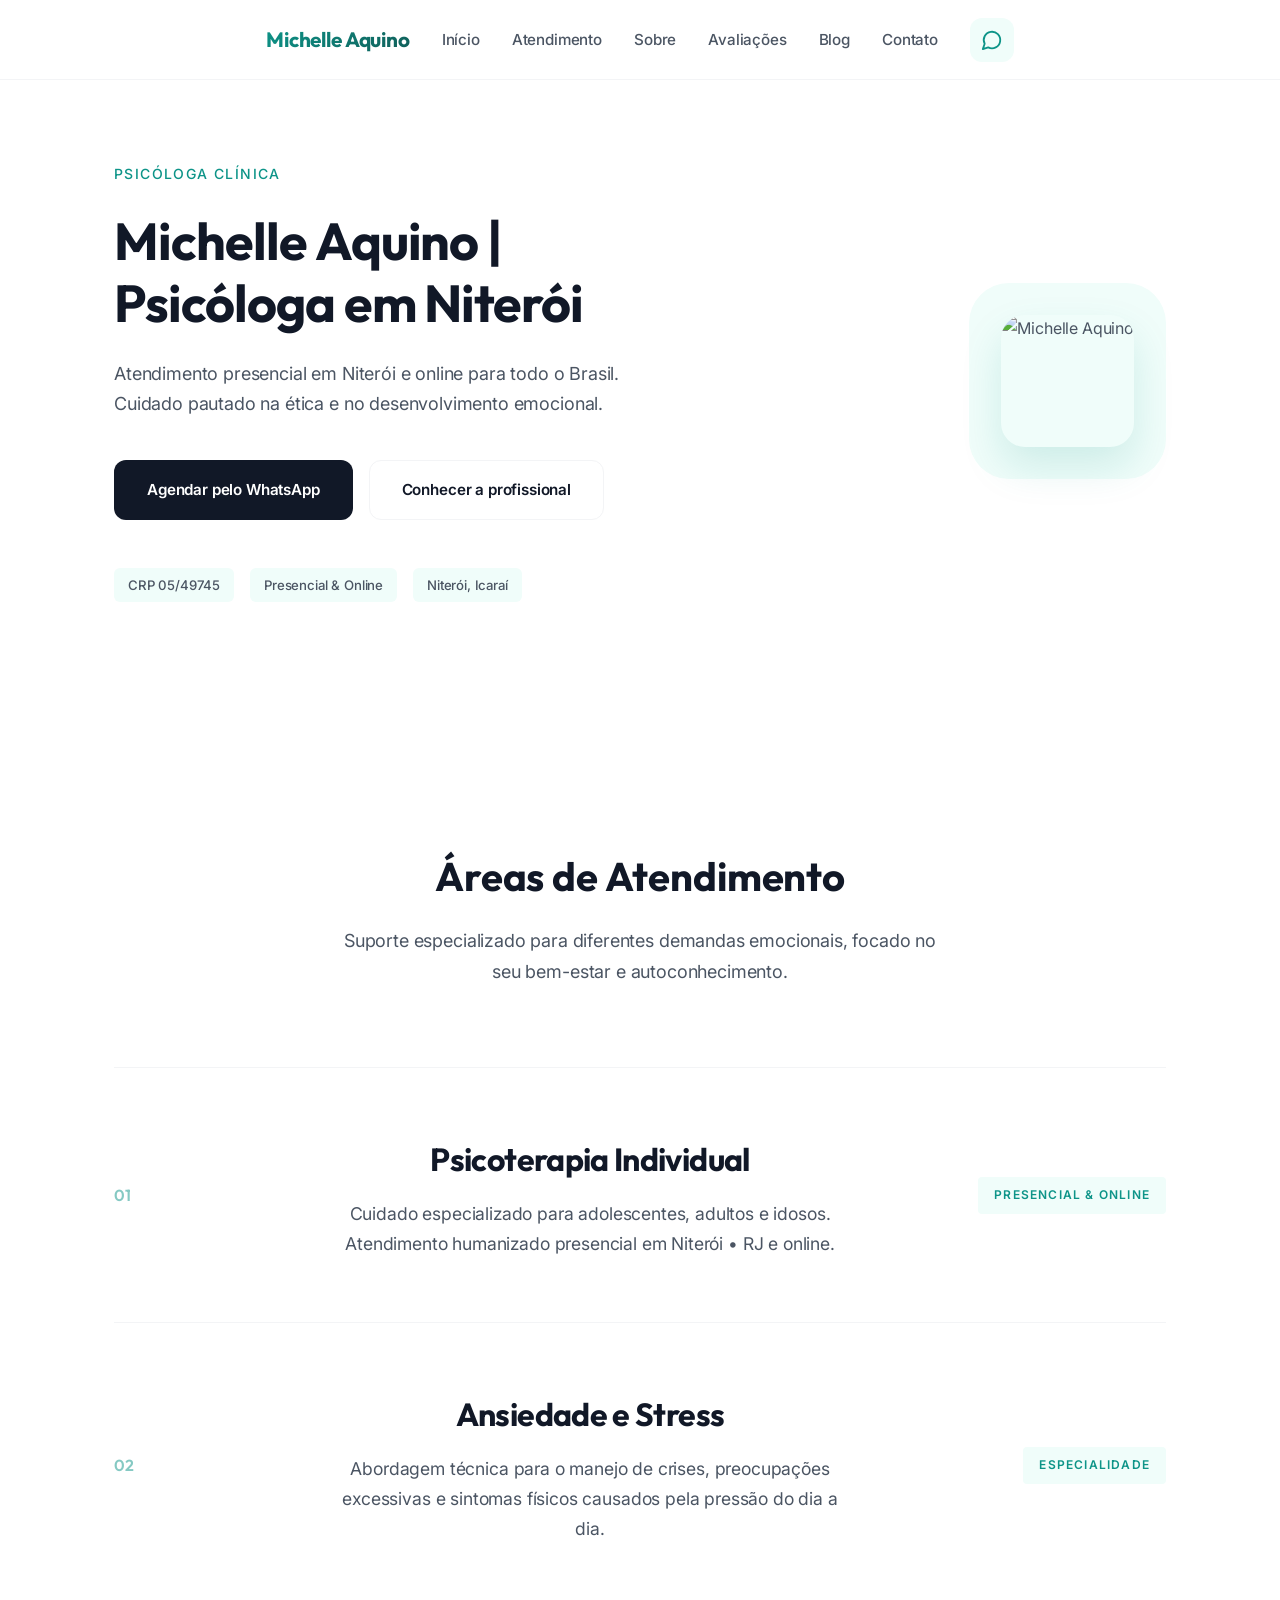
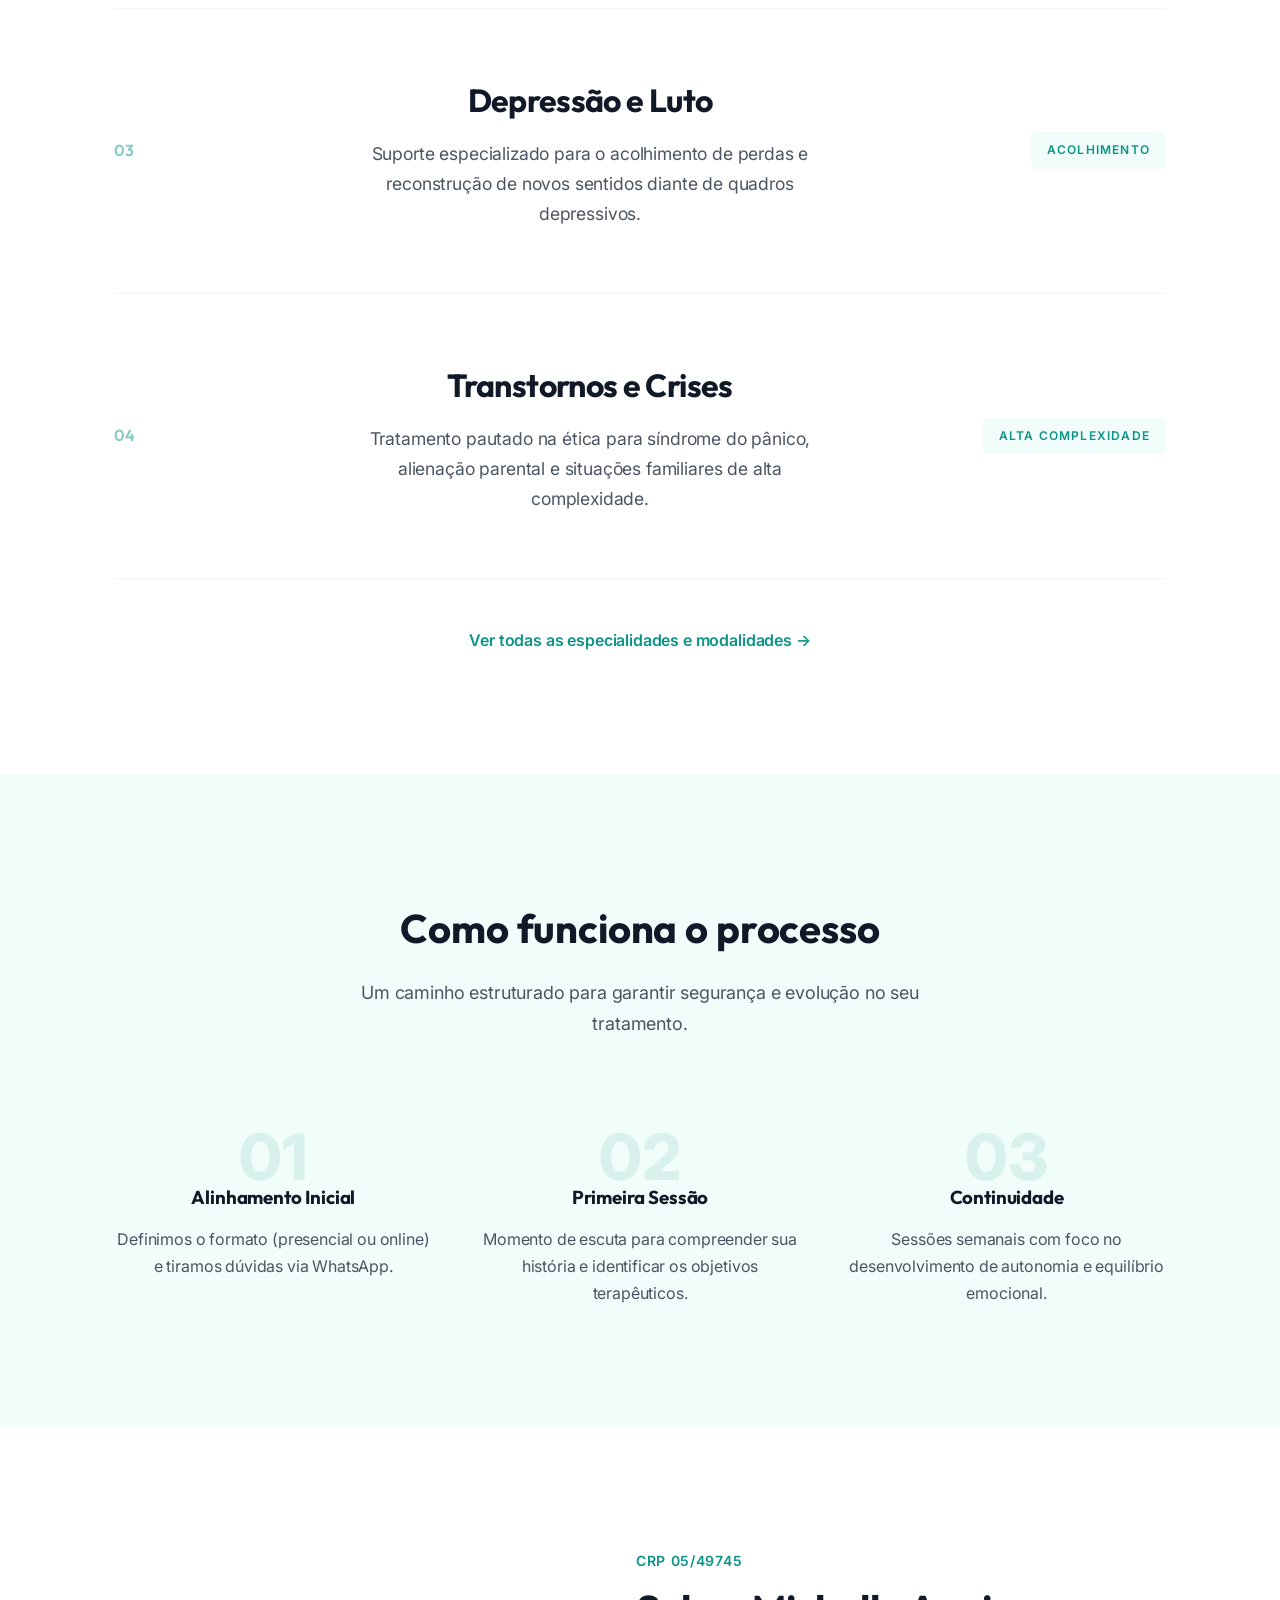
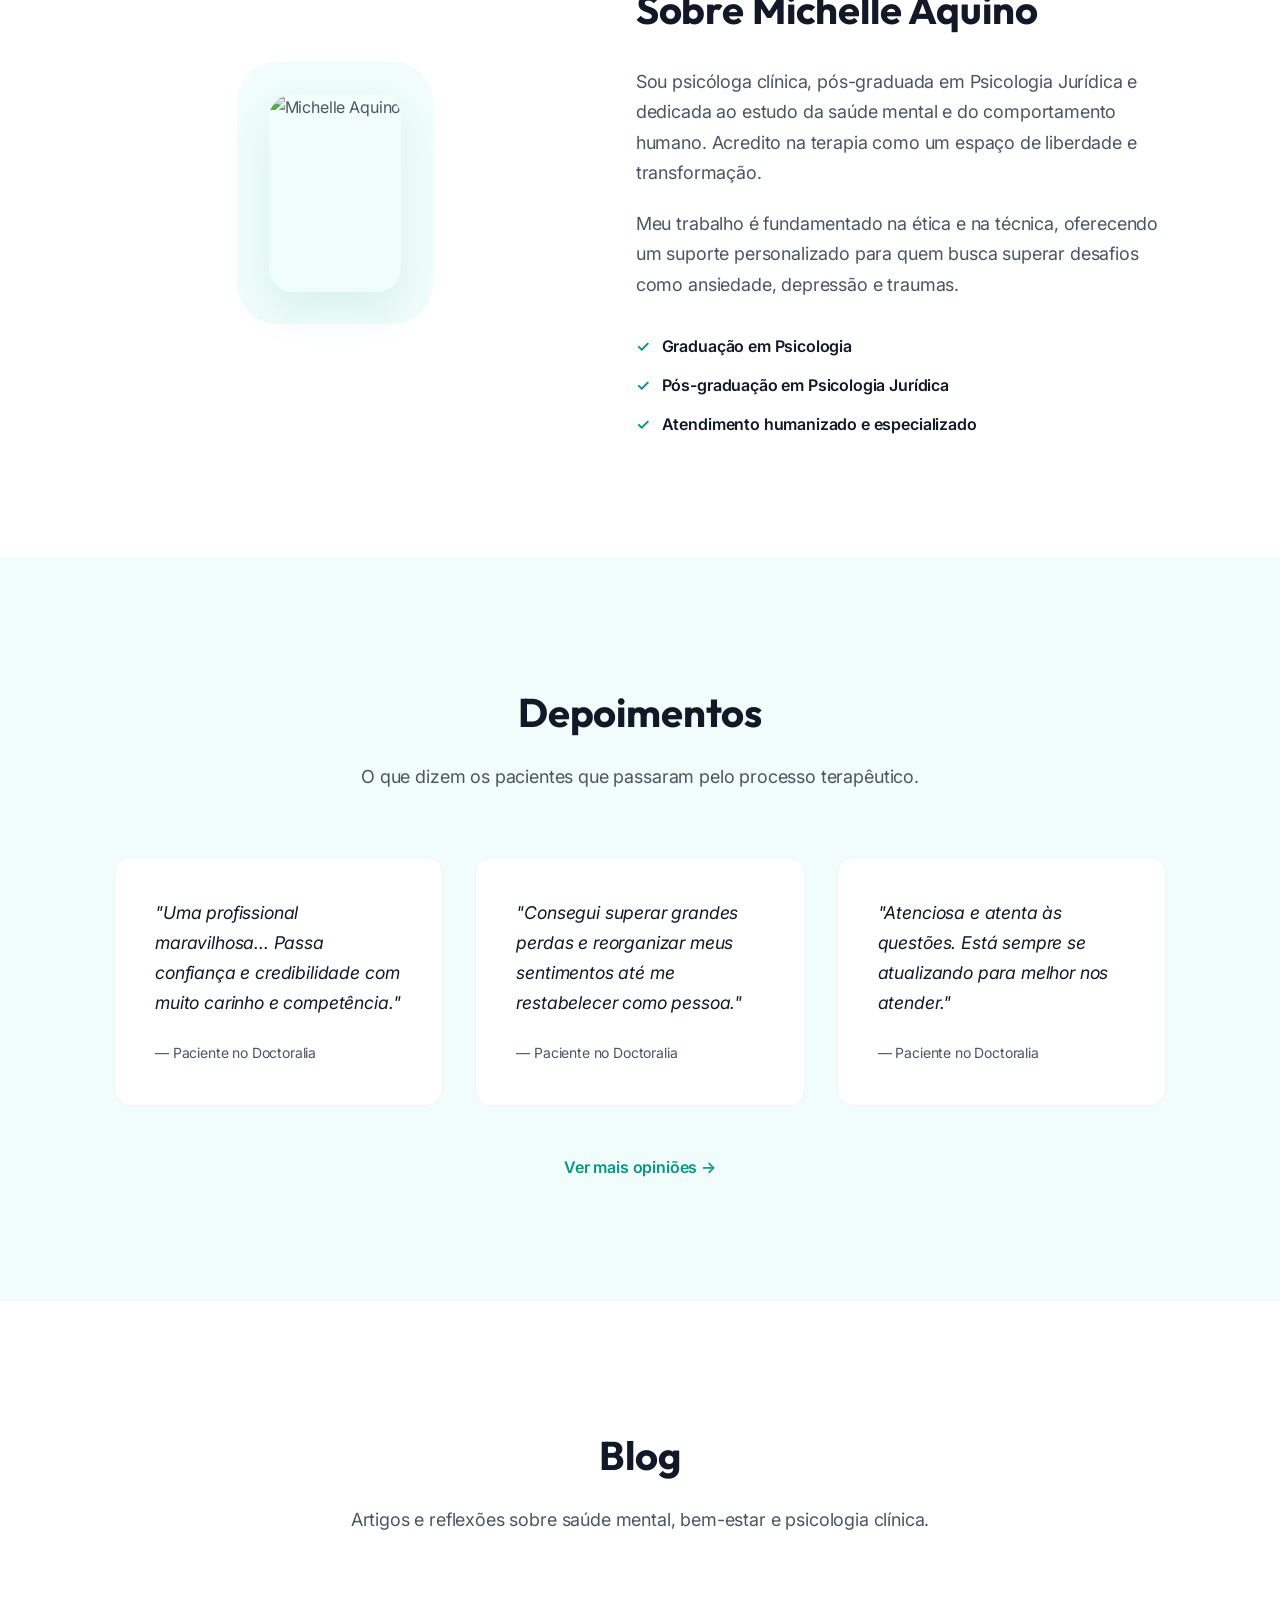
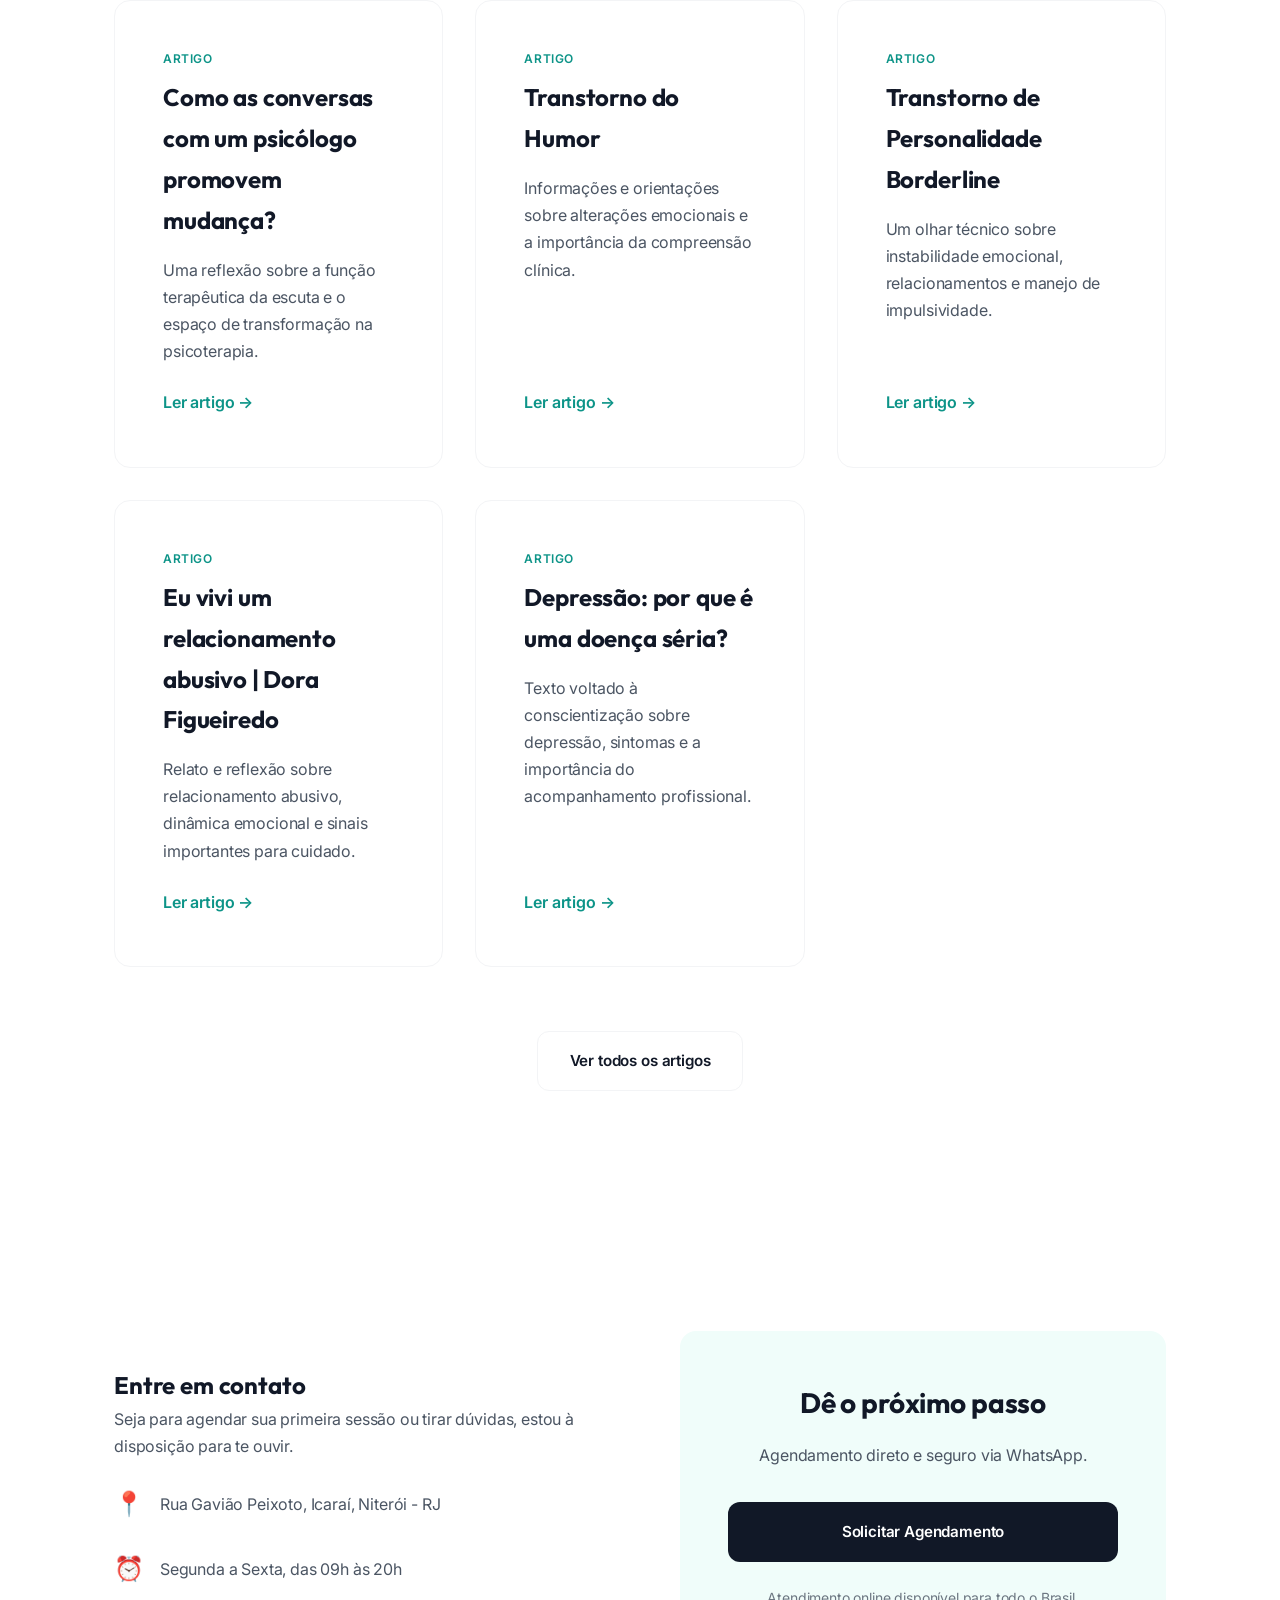
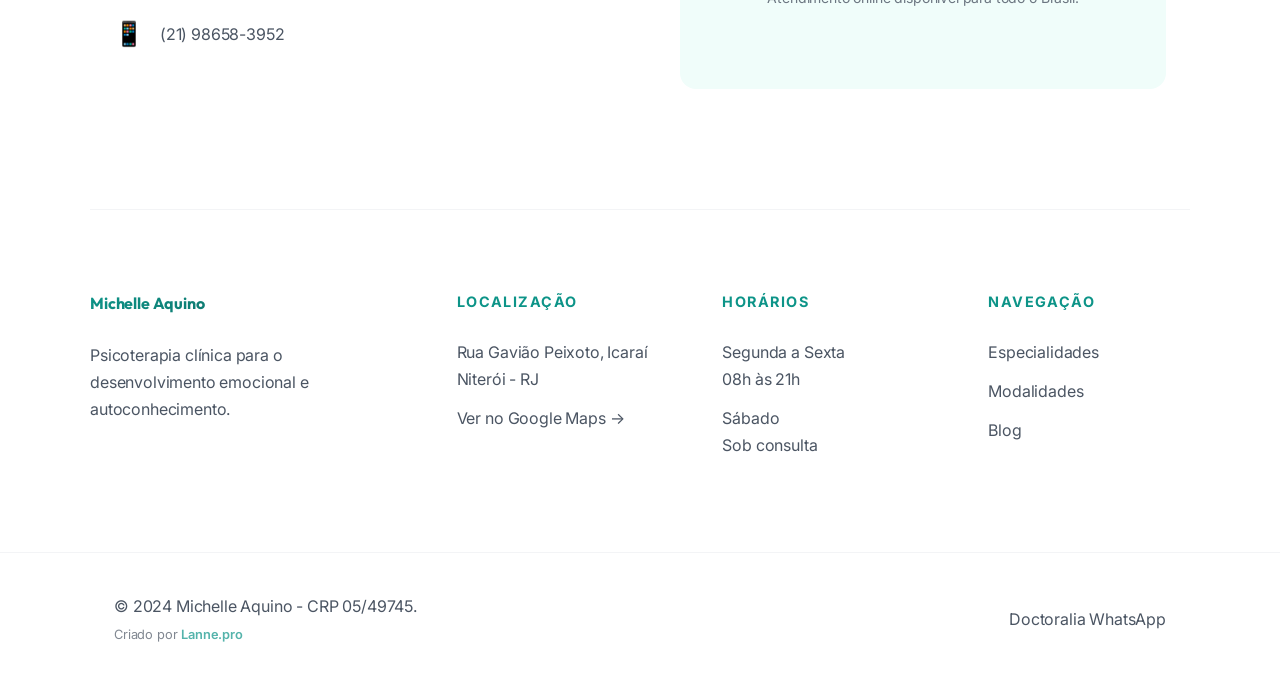
==== commit c3f50f1f: "feat: adição do menu hambúrguer para navegação mobile" ====
--- a/index.html
+++ b/index.html
@@ -40,6 +40,13 @@
                         <path d="M7.9 20A9 9 0 1 0 4 16.1L2 22Z" />
                     </svg>
                 </a>
+                <button class="btn-mobile-menu" onclick="document.querySelector('.nav').classList.toggle('active')" aria-label="Abrir menu">
+                    <svg width="24" height="24" viewBox="0 0 24 24" fill="none" stroke="currentColor" stroke-width="2" stroke-linecap="round" stroke-linejoin="round">
+                        <line x1="3" y1="12" x2="21" y2="12"></line>
+                        <line x1="3" y1="6" x2="21" y2="6"></line>
+                        <line x1="3" y1="18" x2="21" y2="18"></line>
+                    </svg>
+                </button>
             </div>
         </div>
     </header>
--- a/style.css
+++ b/style.css
@@ -169,6 +169,10 @@
     transform: translateY(-2px);
 }
 
+.btn-mobile-menu {
+    display: none;
+}
+
 /* Header */
 .header {
     height: 80px;
@@ -189,13 +193,12 @@
 }
 
 .logo {
-    font-size: 1.3rem; /* Further reduced for extra room */
+    font-size: 1.3rem; 
     background: linear-gradient(135deg, var(--primary), #115e59);
     -webkit-background-clip: text;
     -webkit-text-fill-color: transparent;
     font-weight: 700;
-    margin-right: 100px; /* Force a significant gap between logo and nav */
-    white-space: nowrap;
+    margin-right: 32px; 
 }
 
 .nav {
@@ -767,34 +770,43 @@
 /* Responsive Extensions */
 @media (max-width: 992px) {
     .modalidades-grid, .transtornos-layout { grid-template-columns: 1fr; }
-    .modalidade-item { padding: 40px; }
+    
+    .modalidade-item { 
+        padding: 40px; 
+    }
+    
     .cta-final-page { padding: 48px 24px; }
-}
-
-@media (max-width: 992px) {
+    
     .container {
         padding: 0 24px;
     }
 
     .container-nav {
-        gap: 20px; /* Tighter gap for tablet/mobile */
+        gap: 20px;
         justify-content: space-between;
     }
 
     .logo {
         margin-right: 0;
+        font-size: 1.15rem;
     }
 
     .hero-grid,
     .sobre-grid,
     .contato-grid {
         grid-template-columns: 1fr;
-        gap: 64px;
+        gap: 56px;
         text-align: center;
     }
 
     .hero-title {
         font-size: 2.75rem;
+    }
+    
+    /* Auto scale any inline styled titles */
+    h1[style] {
+        font-size: 2.5rem !important;
+        margin-bottom: 24px !important;
     }
 
     .hero-description,
@@ -819,13 +831,56 @@
 
     .hero-image-wrapper {
         max-width: 400px;
+        width: 100%;
         margin: 0 auto;
         padding: 24px;
         border-radius: 32px;
     }
 
+    .btn-mobile-menu {
+        display: flex;
+        align-items: center;
+        justify-content: center;
+        width: 44px;
+        height: 44px;
+        background-color: var(--primary);
+        color: var(--white);
+        border: none;
+        border-radius: 12px;
+        margin-left: 12px;
+        cursor: pointer;
+        transition: var(--transition);
+    }
+
+    .nav-cta {
+        display: flex;
+        align-items: center;
+    }
+
     .nav {
         display: none;
+        position: absolute;
+        top: 80px;
+        left: 0;
+        width: 100%;
+        background: rgba(255, 255, 255, 0.98);
+        padding: 40px 24px;
+        box-shadow: 0 40px 80px rgba(0,0,0,0.1);
+        border-bottom: 1px solid var(--border);
+    }
+    
+    .nav.active {
+        display: block;
+    }
+
+    .nav-list {
+        flex-direction: column;
+        align-items: center;
+        gap: 32px;
+    }
+    
+    .nav-list a {
+        font-size: 1.25rem;
     }
 
     /* List Responsive */
@@ -853,6 +908,7 @@
     /* Sobre Responsive */
     .sobre-image-wrapper {
         max-width: 400px;
+        width: 100%;
         margin: 0 auto;
         padding: 24px;
         border-radius: 32px;
@@ -867,9 +923,23 @@
     .hero-title {
         font-size: 2.25rem;
     }
+    
+    h1[style] {
+        font-size: 2rem !important;
+        line-height: 1.2 !important;
+    }
+    
+    .section-header h2 {
+        font-size: 2rem;
+    }
 
     .hero-actions {
         flex-direction: column;
+        gap: 16px;
+    }
+    
+    .hero-actions .btn {
+        width: 100%;
     }
 
     .footer-content {
@@ -877,4 +947,41 @@
         text-align: center;
         gap: 24px;
     }
+    
+    .modalidade-item {
+        flex-direction: column;
+        text-align: center;
+        padding: 32px 20px;
+        gap: 16px;
+    }
+    
+    .transtornos-layout {
+        gap: 40px;
+    }
+    
+    .cta-final-page h3 {
+        font-size: 2rem;
+    }
+    
+    .badge {
+        font-size: 0.75rem;
+        padding: 8px 12px;
+    }
+    
+    .contato-grid {
+        gap: 40px;
+    }
+    
+    .card {
+        padding: 32px 24px;
+    }
+    
+    .hero-image-wrapper, .sobre-image-wrapper {
+        padding: 16px;
+        border-radius: 20px;
+    }
+    
+    .nav-cta {
+        margin-left: 16px;
+    }
 }
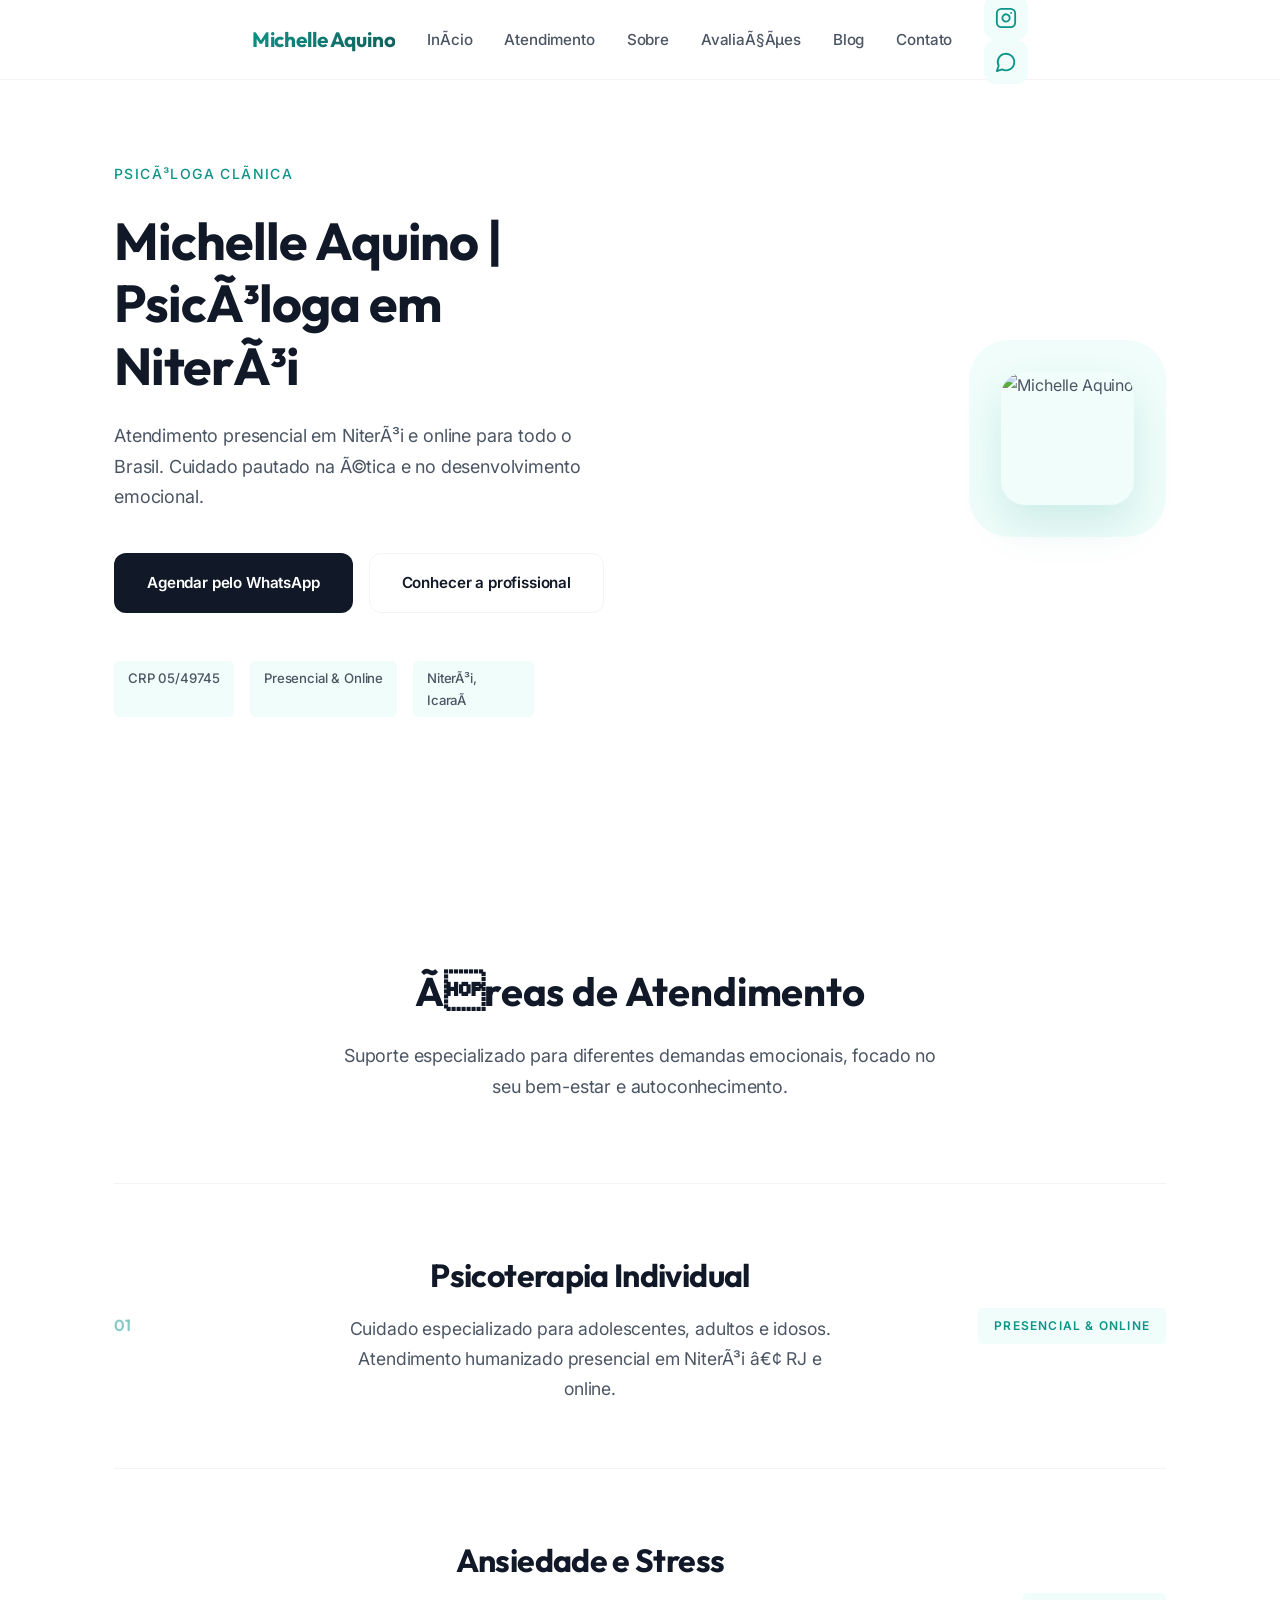
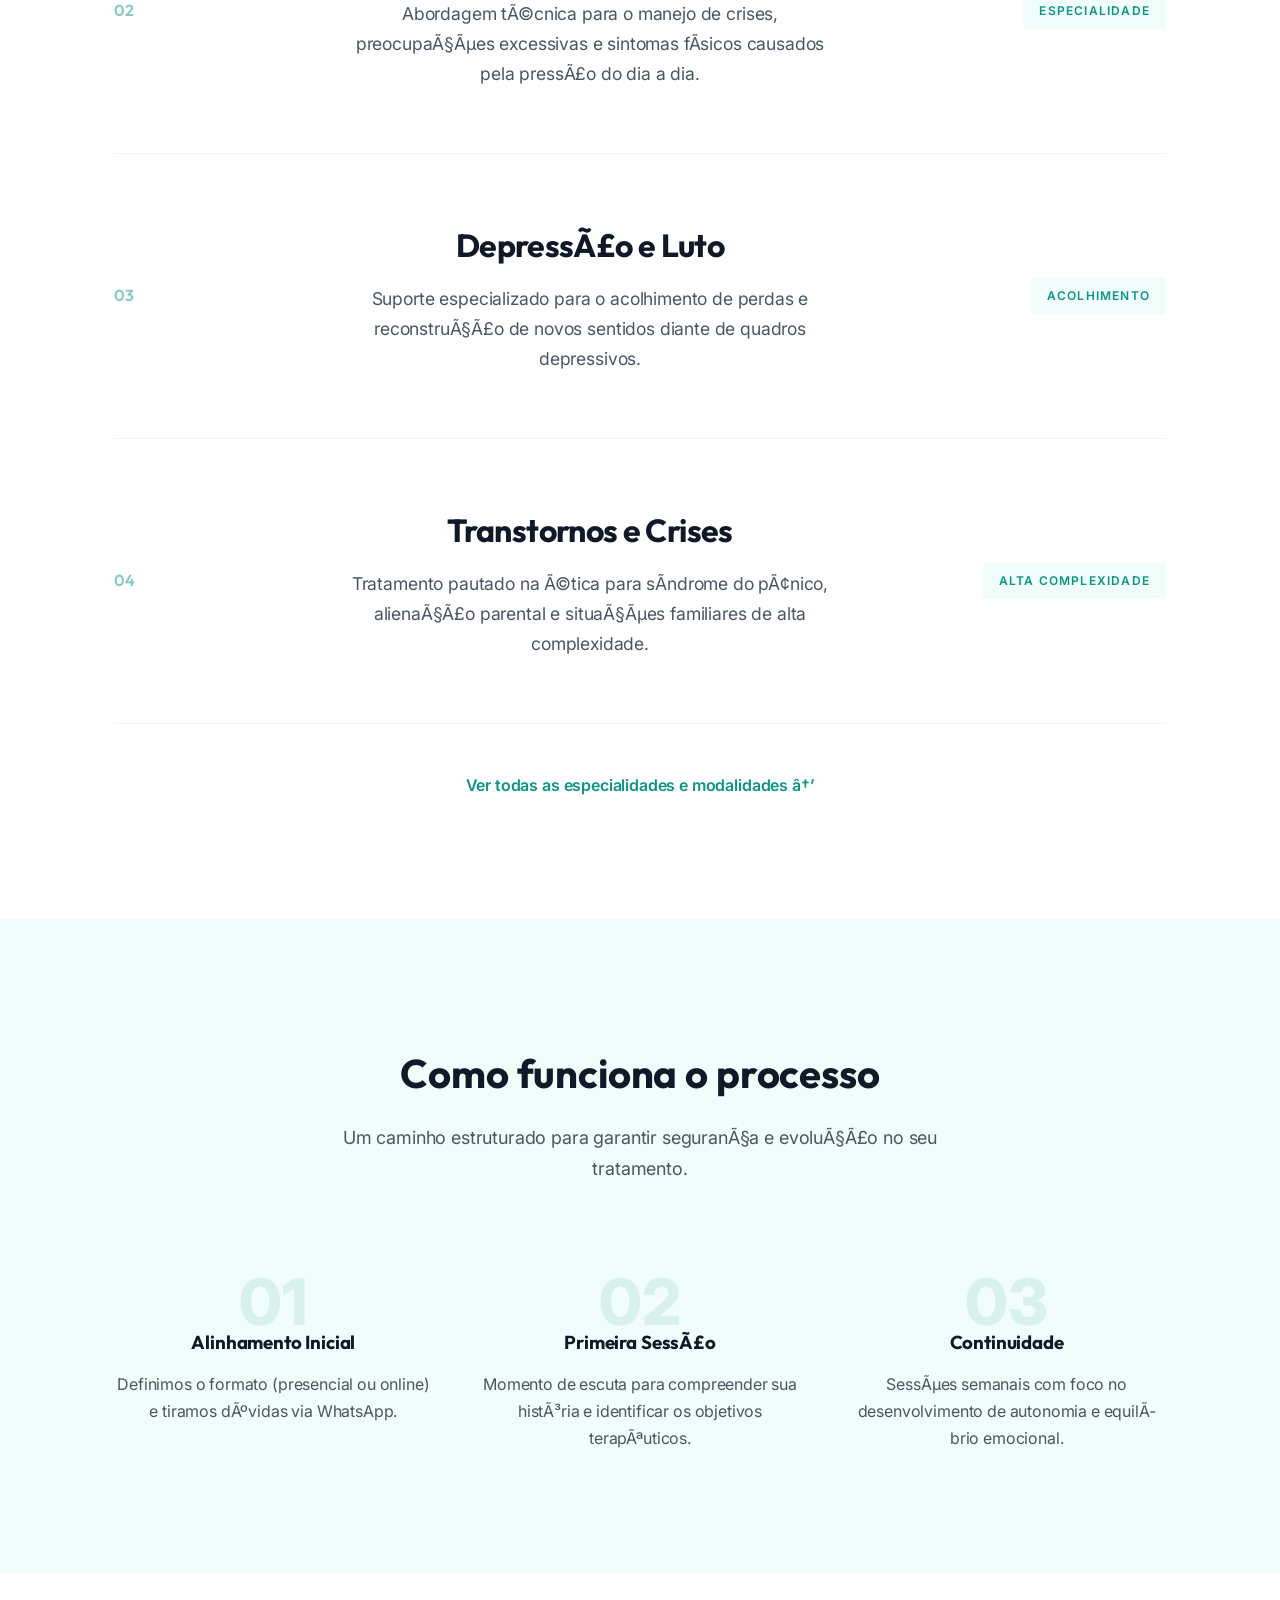
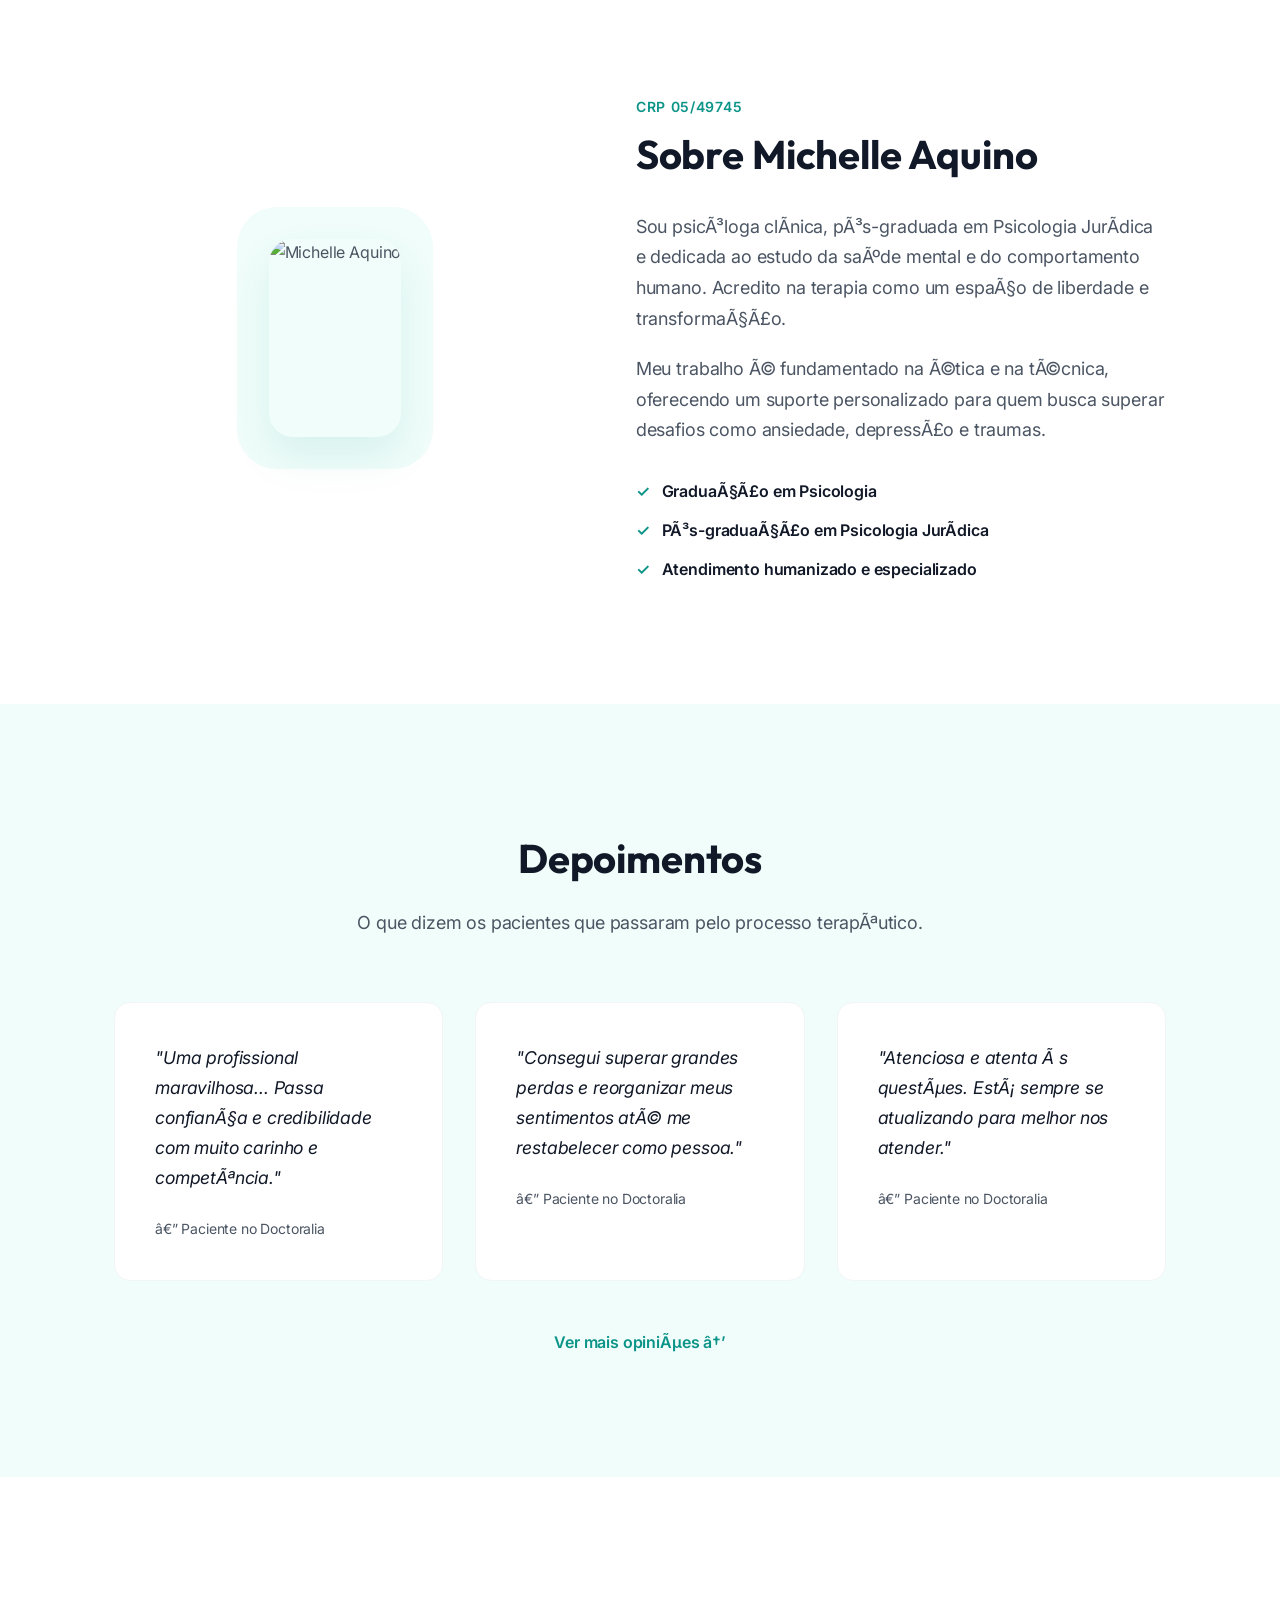
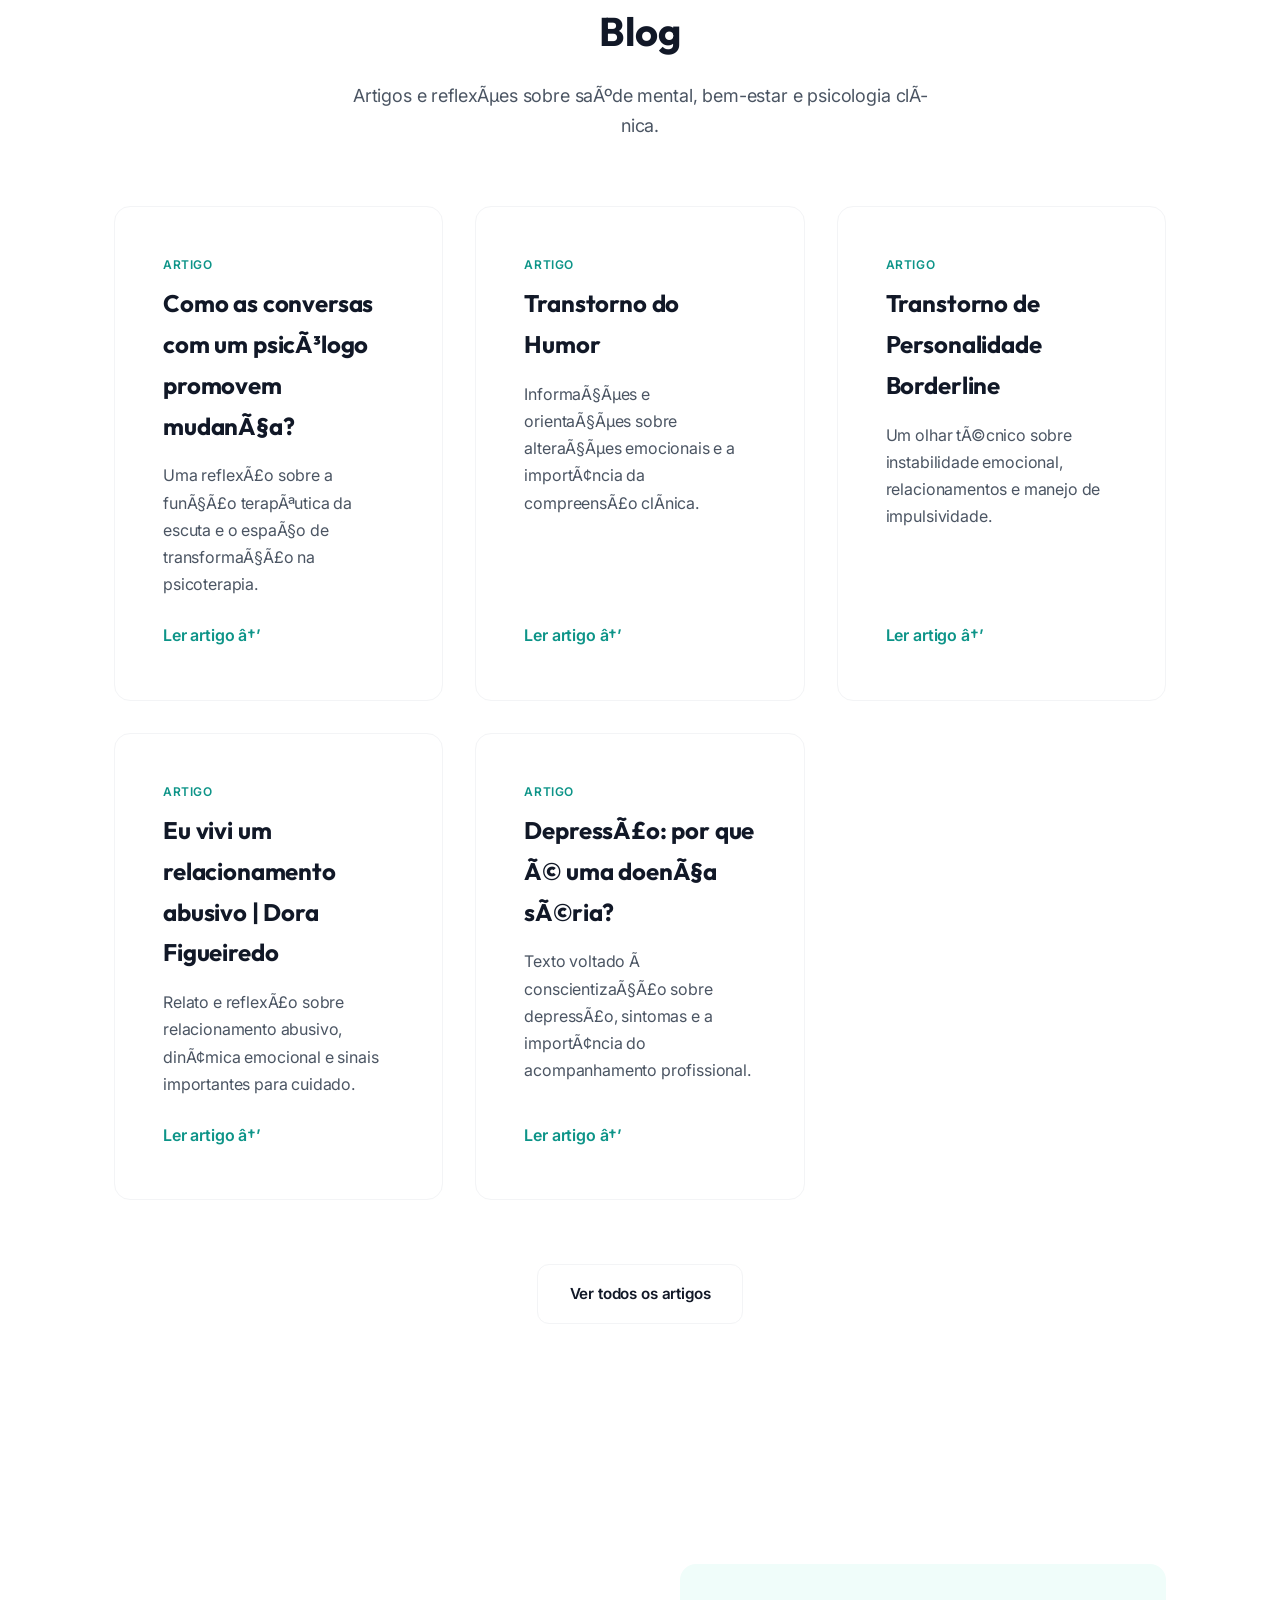
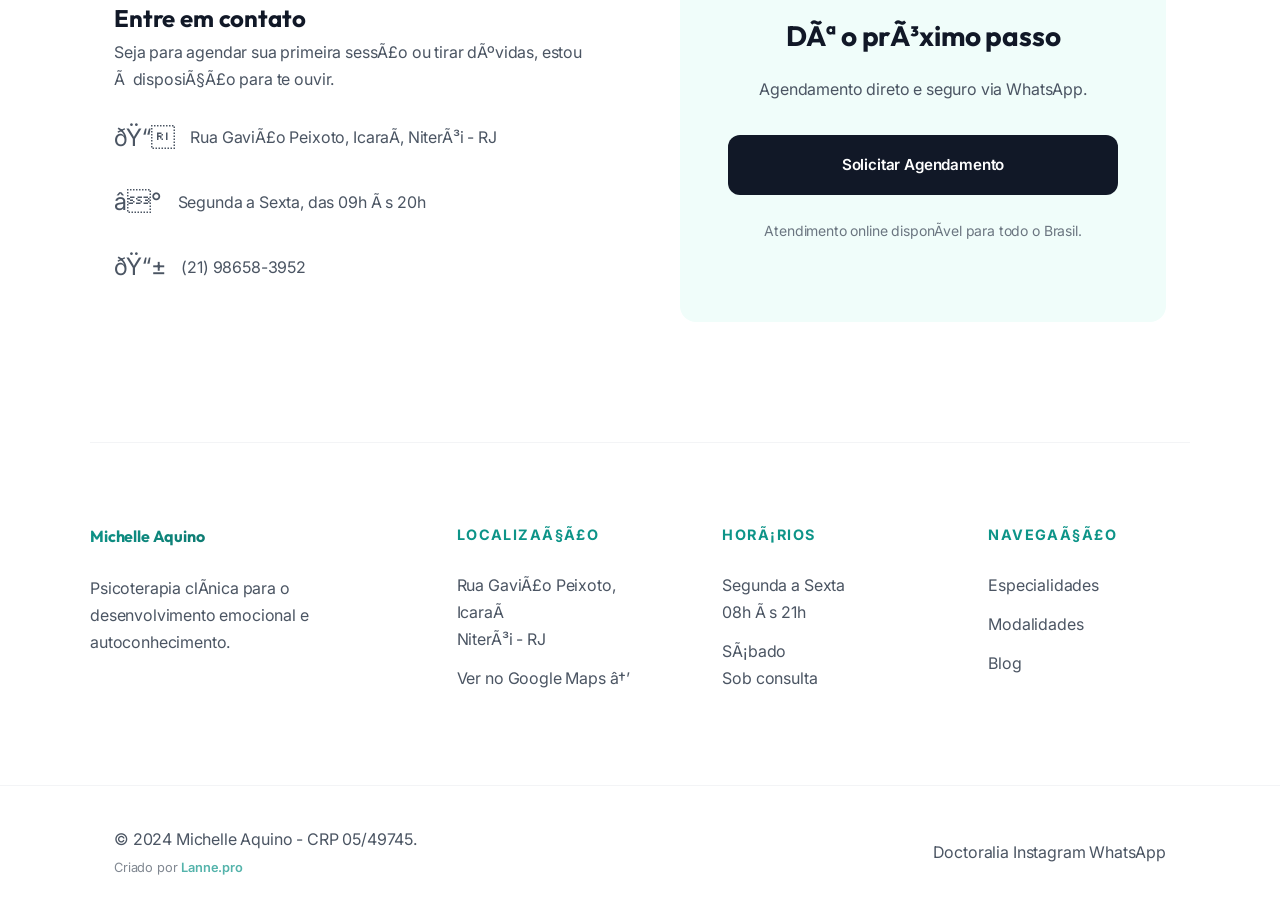
==== commit 53076613: "feat: adição do link e ícone do Instagram no topo e rodapé" ====
--- a/index.html
+++ b/index.html
@@ -1,12 +1,12 @@
-<!DOCTYPE html>
+﻿<!DOCTYPE html>
 <html lang="pt-br">
 
 <head>
     <meta charset="UTF-8">
     <meta name="viewport" content="width=device-width, initial-scale=1.0">
-    <title>Michelle Aquino | Psicóloga em Niterói</title>
+    <title>Michelle Aquino | PsicÃ³loga em NiterÃ³i</title>
     <meta name="description"
-        content="Psicoterapia com acolhimento, técnica e presença. Atendimento presencial em Niterói e online.">
+        content="Psicoterapia com acolhimento, tÃ©cnica e presenÃ§a. Atendimento presencial em NiterÃ³i e online.">
     <link rel="preconnect" href="https://fonts.googleapis.com">
     <link rel="preconnect" href="https://fonts.gstatic.com" crossorigin>
     <link
@@ -23,15 +23,18 @@
             <a href="#inicio" class="logo">Michelle Aquino</a>
             <nav class="nav">
                 <ul class="nav-list">
-                    <li><a href="#inicio">Início</a></li>
+                    <li><a href="#inicio">InÃ­cio</a></li>
                     <li><a href="#atendimento">Atendimento</a></li>
                     <li><a href="#sobre">Sobre</a></li>
-                    <li><a href="#avaliacoes">Avaliações</a></li>
+                    <li><a href="#avaliacoes">AvaliaÃ§Ãµes</a></li>
                     <li><a href="#blog">Blog</a></li>
                     <li><a href="#contato">Contato</a></li>
                 </ul>
             </nav>
             <div class="nav-cta">
+                <a href="https://www.instagram.com/michelle_aquino_psicologia8/" class="btn-instagram-nav" target="_blank" aria-label="Acessar Instagram">
+                    <svg xmlns="http://www.w3.org/2000/svg" width="22" height="22" viewBox="0 0 24 24" fill="none" stroke="currentColor" stroke-width="2" stroke-linecap="round" stroke-linejoin="round" class="lucide lucide-instagram"><rect width="20" height="20" x="2" y="2" rx="5" ry="5"/><path d="M16 11.37A4 4 0 1 1 12.63 8 4 4 0 0 1 16 11.37z"/><line x1="17.5" x2="17.51" y1="6.5" y2="6.5"/></svg>
+                </a>
                 <a href="https://wa.me/5521986583952" class="btn-whatsapp-nav"
                     aria-label="Agendar Consulta pelo WhatsApp">
                     <svg xmlns="http://www.w3.org/2000/svg" width="22" height="22" viewBox="0 0 24 24" fill="none"
@@ -56,10 +59,10 @@
         <section id="inicio" class="hero">
             <div class="container hero-grid">
                 <div class="hero-content">
-                    <span class="hero-subtitle">Psicóloga Clínica</span>
-                    <h1 class="hero-title">Michelle Aquino | Psicóloga em Niterói</h1>
+                    <span class="hero-subtitle">PsicÃ³loga ClÃ­nica</span>
+                    <h1 class="hero-title">Michelle Aquino | PsicÃ³loga em NiterÃ³i</h1>
                     <p class="hero-description">
-                        Atendimento presencial em Niterói e online para todo o Brasil. Cuidado pautado na ética e no
+                        Atendimento presencial em NiterÃ³i e online para todo o Brasil. Cuidado pautado na Ã©tica e no
                         desenvolvimento emocional.
                     </p>
                     <div class="hero-actions">
@@ -69,7 +72,7 @@
                     <div class="hero-badges">
                         <div class="badge">CRP 05/49745</div>
                         <div class="badge">Presencial & Online</div>
-                        <div class="badge">Niterói, Icaraí</div>
+                        <div class="badge">NiterÃ³i, IcaraÃ­</div>
                     </div>
                 </div>
                 <div class="hero-image-wrapper">
@@ -79,11 +82,11 @@
             </div>
         </section>
 
-        <!-- 2. Áreas de Atendimento -->
+        <!-- 2. Ãreas de Atendimento -->
         <section id="atendimento" class="section atendimento">
             <div class="container">
                 <div class="section-header">
-                    <h2>Áreas de Atendimento</h2>
+                    <h2>Ãreas de Atendimento</h2>
                     <p class="max-w-text">Suporte especializado para diferentes demandas emocionais, focado no seu
                         bem-estar e autoconhecimento.</p>
                 </div>
@@ -93,7 +96,7 @@
                         <div class="service-text">
                             <h3>Psicoterapia Individual</h3>
                             <p>Cuidado especializado para adolescentes, adultos e idosos. Atendimento humanizado
-                                presencial em Niterói • RJ e online.</p>
+                                presencial em NiterÃ³i â€¢ RJ e online.</p>
                         </div>
                         <div class="service-tag">Presencial & Online</div>
                     </div>
@@ -102,8 +105,8 @@
                         <span class="service-number">02</span>
                         <div class="service-text">
                             <h3>Ansiedade e Stress</h3>
-                            <p>Abordagem técnica para o manejo de crises, preocupações excessivas e sintomas físicos
-                                causados pela pressão do dia a dia.</p>
+                            <p>Abordagem tÃ©cnica para o manejo de crises, preocupaÃ§Ãµes excessivas e sintomas fÃ­sicos
+                                causados pela pressÃ£o do dia a dia.</p>
                         </div>
                         <div class="service-tag">Especialidade</div>
                     </div>
@@ -111,8 +114,8 @@
                     <div class="service-row">
                         <span class="service-number">03</span>
                         <div class="service-text">
-                            <h3>Depressão e Luto</h3>
-                            <p>Suporte especializado para o acolhimento de perdas e reconstrução de novos sentidos
+                            <h3>DepressÃ£o e Luto</h3>
+                            <p>Suporte especializado para o acolhimento de perdas e reconstruÃ§Ã£o de novos sentidos
                                 diante de quadros depressivos.</p>
                         </div>
                         <div class="service-tag">Acolhimento</div>
@@ -122,14 +125,14 @@
                         <span class="service-number">04</span>
                         <div class="service-text">
                             <h3>Transtornos e Crises</h3>
-                            <p>Tratamento pautado na ética para síndrome do pânico, alienação parental e situações
+                            <p>Tratamento pautado na Ã©tica para sÃ­ndrome do pÃ¢nico, alienaÃ§Ã£o parental e situaÃ§Ãµes
                                 familiares de alta complexidade.</p>
                         </div>
                         <div class="service-tag">Alta Complexidade</div>
                     </div>
                 </div>
                 <div class="reviews-footer" style="margin-top: 48px;">
-                    <a href="servicos.html" class="link-external">Ver todas as especialidades e modalidades →</a>
+                    <a href="servicos.html" class="link-external">Ver todas as especialidades e modalidades â†’</a>
                 </div>
             </div>
         </section>
@@ -139,24 +142,24 @@
             <div class="container">
                 <div class="section-header">
                     <h2>Como funciona o processo</h2>
-                    <p class="max-w-text">Um caminho estruturado para garantir segurança e evolução no seu tratamento.
+                    <p class="max-w-text">Um caminho estruturado para garantir seguranÃ§a e evoluÃ§Ã£o no seu tratamento.
                     </p>
                 </div>
                 <div class="steps-grid">
                     <div class="step">
                         <div class="step-number">01</div>
                         <h3>Alinhamento Inicial</h3>
-                        <p>Definimos o formato (presencial ou online) e tiramos dúvidas via WhatsApp.</p>
+                        <p>Definimos o formato (presencial ou online) e tiramos dÃºvidas via WhatsApp.</p>
                     </div>
                     <div class="step">
                         <div class="step-number">02</div>
-                        <h3>Primeira Sessão</h3>
-                        <p>Momento de escuta para compreender sua história e identificar os objetivos terapêuticos.</p>
+                        <h3>Primeira SessÃ£o</h3>
+                        <p>Momento de escuta para compreender sua histÃ³ria e identificar os objetivos terapÃªuticos.</p>
                     </div>
                     <div class="step">
                         <div class="step-number">03</div>
                         <h3>Continuidade</h3>
-                        <p>Sessões semanais com foco no desenvolvimento de autonomia e equilíbrio emocional.</p>
+                        <p>SessÃµes semanais com foco no desenvolvimento de autonomia e equilÃ­brio emocional.</p>
                     </div>
                 </div>
             </div>
@@ -173,48 +176,48 @@
                     <span class="highlight">CRP 05/49745</span>
                     <h2>Sobre Michelle Aquino</h2>
                     <p>
-                        Sou psicóloga clínica, pós-graduada em Psicologia Jurídica e dedicada ao estudo da saúde mental
-                        e do comportamento humano. Acredito na terapia como um espaço de liberdade e transformação.
+                        Sou psicÃ³loga clÃ­nica, pÃ³s-graduada em Psicologia JurÃ­dica e dedicada ao estudo da saÃºde mental
+                        e do comportamento humano. Acredito na terapia como um espaÃ§o de liberdade e transformaÃ§Ã£o.
                     </p>
                     <p>
-                        Meu trabalho é fundamentado na ética e na técnica, oferecendo um suporte personalizado para quem
-                        busca superar desafios como ansiedade, depressão e traumas.
+                        Meu trabalho Ã© fundamentado na Ã©tica e na tÃ©cnica, oferecendo um suporte personalizado para quem
+                        busca superar desafios como ansiedade, depressÃ£o e traumas.
                     </p>
                     <div class="sobre-features">
-                        <div class="feature">Graduação em Psicologia</div>
-                        <div class="feature">Pós-graduação em Psicologia Jurídica</div>
+                        <div class="feature">GraduaÃ§Ã£o em Psicologia</div>
+                        <div class="feature">PÃ³s-graduaÃ§Ã£o em Psicologia JurÃ­dica</div>
                         <div class="feature">Atendimento humanizado e especializado</div>
                     </div>
                 </div>
             </div>
         </section>
 
-        <!-- 5. Avaliações -->
+        <!-- 5. AvaliaÃ§Ãµes -->
         <section id="avaliacoes" class="section reviews bg-soft">
             <div class="container">
                 <div class="section-header">
                     <h2>Depoimentos</h2>
-                    <p class="max-w-text">O que dizem os pacientes que passaram pelo processo terapêutico.</p>
+                    <p class="max-w-text">O que dizem os pacientes que passaram pelo processo terapÃªutico.</p>
                 </div>
                 <div class="reviews-grid">
                     <div class="review-card">
-                        <p>"Uma profissional maravilhosa... Passa confiança e credibilidade com muito carinho e
-                            competência."</p>
-                        <cite>— Paciente no Doctoralia</cite>
+                        <p>"Uma profissional maravilhosa... Passa confianÃ§a e credibilidade com muito carinho e
+                            competÃªncia."</p>
+                        <cite>â€” Paciente no Doctoralia</cite>
                     </div>
                     <div class="review-card">
-                        <p>"Consegui superar grandes perdas e reorganizar meus sentimentos até me restabelecer como
+                        <p>"Consegui superar grandes perdas e reorganizar meus sentimentos atÃ© me restabelecer como
                             pessoa."</p>
-                        <cite>— Paciente no Doctoralia</cite>
+                        <cite>â€” Paciente no Doctoralia</cite>
                     </div>
                     <div class="review-card">
-                        <p>"Atenciosa e atenta às questões. Está sempre se atualizando para melhor nos atender."</p>
-                        <cite>— Paciente no Doctoralia</cite>
+                        <p>"Atenciosa e atenta Ã s questÃµes. EstÃ¡ sempre se atualizando para melhor nos atender."</p>
+                        <cite>â€” Paciente no Doctoralia</cite>
                     </div>
                 </div>
                 <div class="reviews-footer">
                     <a href="https://www.doctoralia.com.br/michelle-aquino/psicologo/niteroi" target="_blank"
-                        class="link-external">Ver mais opiniões →</a>
+                        class="link-external">Ver mais opiniÃµes â†’</a>
                 </div>
             </div>
         </section>
@@ -224,58 +227,58 @@
             <div class="container">
                 <div class="section-header">
                     <h2>Blog</h2>
-                    <p class="max-w-text">Artigos e reflexões sobre saúde mental, bem-estar e psicologia clínica.</p>
+                    <p class="max-w-text">Artigos e reflexÃµes sobre saÃºde mental, bem-estar e psicologia clÃ­nica.</p>
                 </div>
                 <div class="grid-cards">
                     <article class="card">
                         <span class="highlight"
                             style="font-size: 0.75rem; margin-bottom: 8px; display: block;">Artigo</span>
-                        <h3>Como as conversas com um psicólogo promovem mudança?</h3>
-                        <p>Uma reflexão sobre a função terapêutica da escuta e o espaço de transformação na
+                        <h3>Como as conversas com um psicÃ³logo promovem mudanÃ§a?</h3>
+                        <p>Uma reflexÃ£o sobre a funÃ§Ã£o terapÃªutica da escuta e o espaÃ§o de transformaÃ§Ã£o na
                             psicoterapia.</p>
                         <a href="artigo-conversas.html" class="link-external"
                             style="margin-top: auto; padding-top: 24px;">Ler
-                            artigo →</a>
+                            artigo â†’</a>
                     </article>
                     <article class="card">
                         <span class="highlight"
                             style="font-size: 0.75rem; margin-bottom: 8px; display: block;">Artigo</span>
                         <h3>Transtorno do Humor</h3>
-                        <p>Informações e orientações sobre alterações emocionais e a importância da compreensão clínica.
+                        <p>InformaÃ§Ãµes e orientaÃ§Ãµes sobre alteraÃ§Ãµes emocionais e a importÃ¢ncia da compreensÃ£o clÃ­nica.
                         </p>
                         <a href="artigo-humor.html" class="link-external"
                             style="margin-top: auto; padding-top: 24px;">Ler
-                            artigo →</a>
+                            artigo â†’</a>
                     </article>
                     <article class="card">
                         <span class="highlight"
                             style="font-size: 0.75rem; margin-bottom: 8px; display: block;">Artigo</span>
                         <h3>Transtorno de Personalidade Borderline</h3>
-                        <p>Um olhar técnico sobre instabilidade emocional, relacionamentos e manejo de impulsividade.
+                        <p>Um olhar tÃ©cnico sobre instabilidade emocional, relacionamentos e manejo de impulsividade.
                         </p>
                         <a href="artigo-borderline.html" class="link-external"
                             style="margin-top: auto; padding-top: 24px;">Ler
-                            artigo →</a>
+                            artigo â†’</a>
                     </article>
                     <article class="card">
                         <span class="highlight"
                             style="font-size: 0.75rem; margin-bottom: 8px; display: block;">Artigo</span>
                         <h3>Eu vivi um relacionamento abusivo | Dora Figueiredo</h3>
-                        <p>Relato e reflexão sobre relacionamento abusivo, dinâmica emocional e sinais importantes para
+                        <p>Relato e reflexÃ£o sobre relacionamento abusivo, dinÃ¢mica emocional e sinais importantes para
                             cuidado.</p>
                         <a href="artigo-relacionamento.html" class="link-external"
                             style="margin-top: auto; padding-top: 24px;">Ler
-                            artigo →</a>
-                    </article>
-                    <article class="card">
-                        <span class="highlight"
-                            style="font-size: 0.75rem; margin-bottom: 8px; display: block;">Artigo</span>
-                        <h3>Depressão: por que é uma doença séria?</h3>
-                        <p>Texto voltado à conscientização sobre depressão, sintomas e a importância do acompanhamento
+                            artigo â†’</a>
+                    </article>
+                    <article class="card">
+                        <span class="highlight"
+                            style="font-size: 0.75rem; margin-bottom: 8px; display: block;">Artigo</span>
+                        <h3>DepressÃ£o: por que Ã© uma doenÃ§a sÃ©ria?</h3>
+                        <p>Texto voltado Ã  conscientizaÃ§Ã£o sobre depressÃ£o, sintomas e a importÃ¢ncia do acompanhamento
                             profissional.</p>
                         <a href="artigo-depressao.html" class="link-external"
                             style="margin-top: auto; padding-top: 24px;">Ler
-                            artigo →</a>
+                            artigo â†’</a>
                     </article>
                 </div>
                 <div class="reviews-footer" style="margin-top: 64px;">
@@ -290,28 +293,28 @@
             <div class="container contato-grid">
                 <div class="contato-info">
                     <h2>Entre em contato</h2>
-                    <p class="max-w-text">Seja para agendar sua primeira sessão ou tirar dúvidas, estou à disposição
+                    <p class="max-w-text">Seja para agendar sua primeira sessÃ£o ou tirar dÃºvidas, estou Ã  disposiÃ§Ã£o
                         para te ouvir.</p>
                     <div class="info-item">
-                        <span class="icon">📍</span>
-                        <p>Rua Gavião Peixoto, Icaraí, Niterói - RJ</p>
+                        <span class="icon">ðŸ“</span>
+                        <p>Rua GaviÃ£o Peixoto, IcaraÃ­, NiterÃ³i - RJ</p>
                     </div>
                     <div class="info-item">
-                        <span class="icon">⏰</span>
-                        <p>Segunda a Sexta, das 09h às 20h</p>
+                        <span class="icon">â°</span>
+                        <p>Segunda a Sexta, das 09h Ã s 20h</p>
                     </div>
                     <div class="info-item">
-                        <span class="icon">📱</span>
+                        <span class="icon">ðŸ“±</span>
                         <p>(21) 98658-3952</p>
                     </div>
                 </div>
                 <div class="contato-action">
                     <div class="cta-box">
-                        <h3>Dê o próximo passo</h3>
+                        <h3>DÃª o prÃ³ximo passo</h3>
                         <p>Agendamento direto e seguro via WhatsApp.</p>
                         <a href="https://wa.me/5521986583952" class="btn btn-primary full-width">Solicitar
                             Agendamento</a>
-                        <p class="small">Atendimento online disponível para todo o Brasil.</p>
+                        <p class="small">Atendimento online disponÃ­vel para todo o Brasil.</p>
                     </div>
                 </div>
             </div>
@@ -322,20 +325,20 @@
         <div class="container footer-main">
             <div class="footer-column">
                 <a href="index.html" class="logo" style="margin-bottom: 24px; display: block;">Michelle Aquino</a>
-                <p>Psicoterapia clínica para o desenvolvimento emocional e autoconhecimento.</p>
+                <p>Psicoterapia clÃ­nica para o desenvolvimento emocional e autoconhecimento.</p>
             </div>
             <div class="footer-column">
-                <h4>Localização</h4>
-                <p>Rua Gavião Peixoto, Icaraí<br>Niterói - RJ</p>
-                <a href="https://maps.app.goo.gl/..." target="_blank">Ver no Google Maps →</a>
+                <h4>LocalizaÃ§Ã£o</h4>
+                <p>Rua GaviÃ£o Peixoto, IcaraÃ­<br>NiterÃ³i - RJ</p>
+                <a href="https://maps.app.goo.gl/..." target="_blank">Ver no Google Maps â†’</a>
             </div>
             <div class="footer-column">
-                <h4>Horários</h4>
-                <p>Segunda a Sexta<br>08h às 21h</p>
-                <p>Sábado<br>Sob consulta</p>
+                <h4>HorÃ¡rios</h4>
+                <p>Segunda a Sexta<br>08h Ã s 21h</p>
+                <p>SÃ¡bado<br>Sob consulta</p>
             </div>
             <div class="footer-column">
-                <h4>Navegação</h4>
+                <h4>NavegaÃ§Ã£o</h4>
                 <a href="index.html#atendimento">Especialidades</a>
                 <a href="servicos.html">Modalidades</a>
                 <a href="https://psicologamichelleaquino2.wordpress.com/" target="_blank">Blog</a>
@@ -351,6 +354,7 @@
                 <div class="footer-links">
                     <a href="https://www.doctoralia.com.br/michelle-aquino/psicologo/niteroi"
                         target="_blank">Doctoralia</a>
+                    <a href="https://www.instagram.com/michelle_aquino_psicologia8/" target="_blank">Instagram</a>
                     <a href="https://wa.me/5521986583952" target="_blank">WhatsApp</a>
                 </div>
             </div>
@@ -359,4 +363,4 @@
 
 </body>
 
-</html>+</html>
--- a/style.css
+++ b/style.css
@@ -151,7 +151,7 @@
     width: 100%;
 }
 
-.btn-whatsapp-nav {
+.btn-whatsapp-nav, .btn-instagram-nav {
     display: flex;
     align-items: center;
     justify-content: center;
@@ -163,7 +163,7 @@
     transition: var(--transition);
 }
 
-.btn-whatsapp-nav:hover {
+.btn-whatsapp-nav:hover, .btn-instagram-nav:hover {
     background-color: var(--primary);
     color: var(--white);
     transform: translateY(-2px);
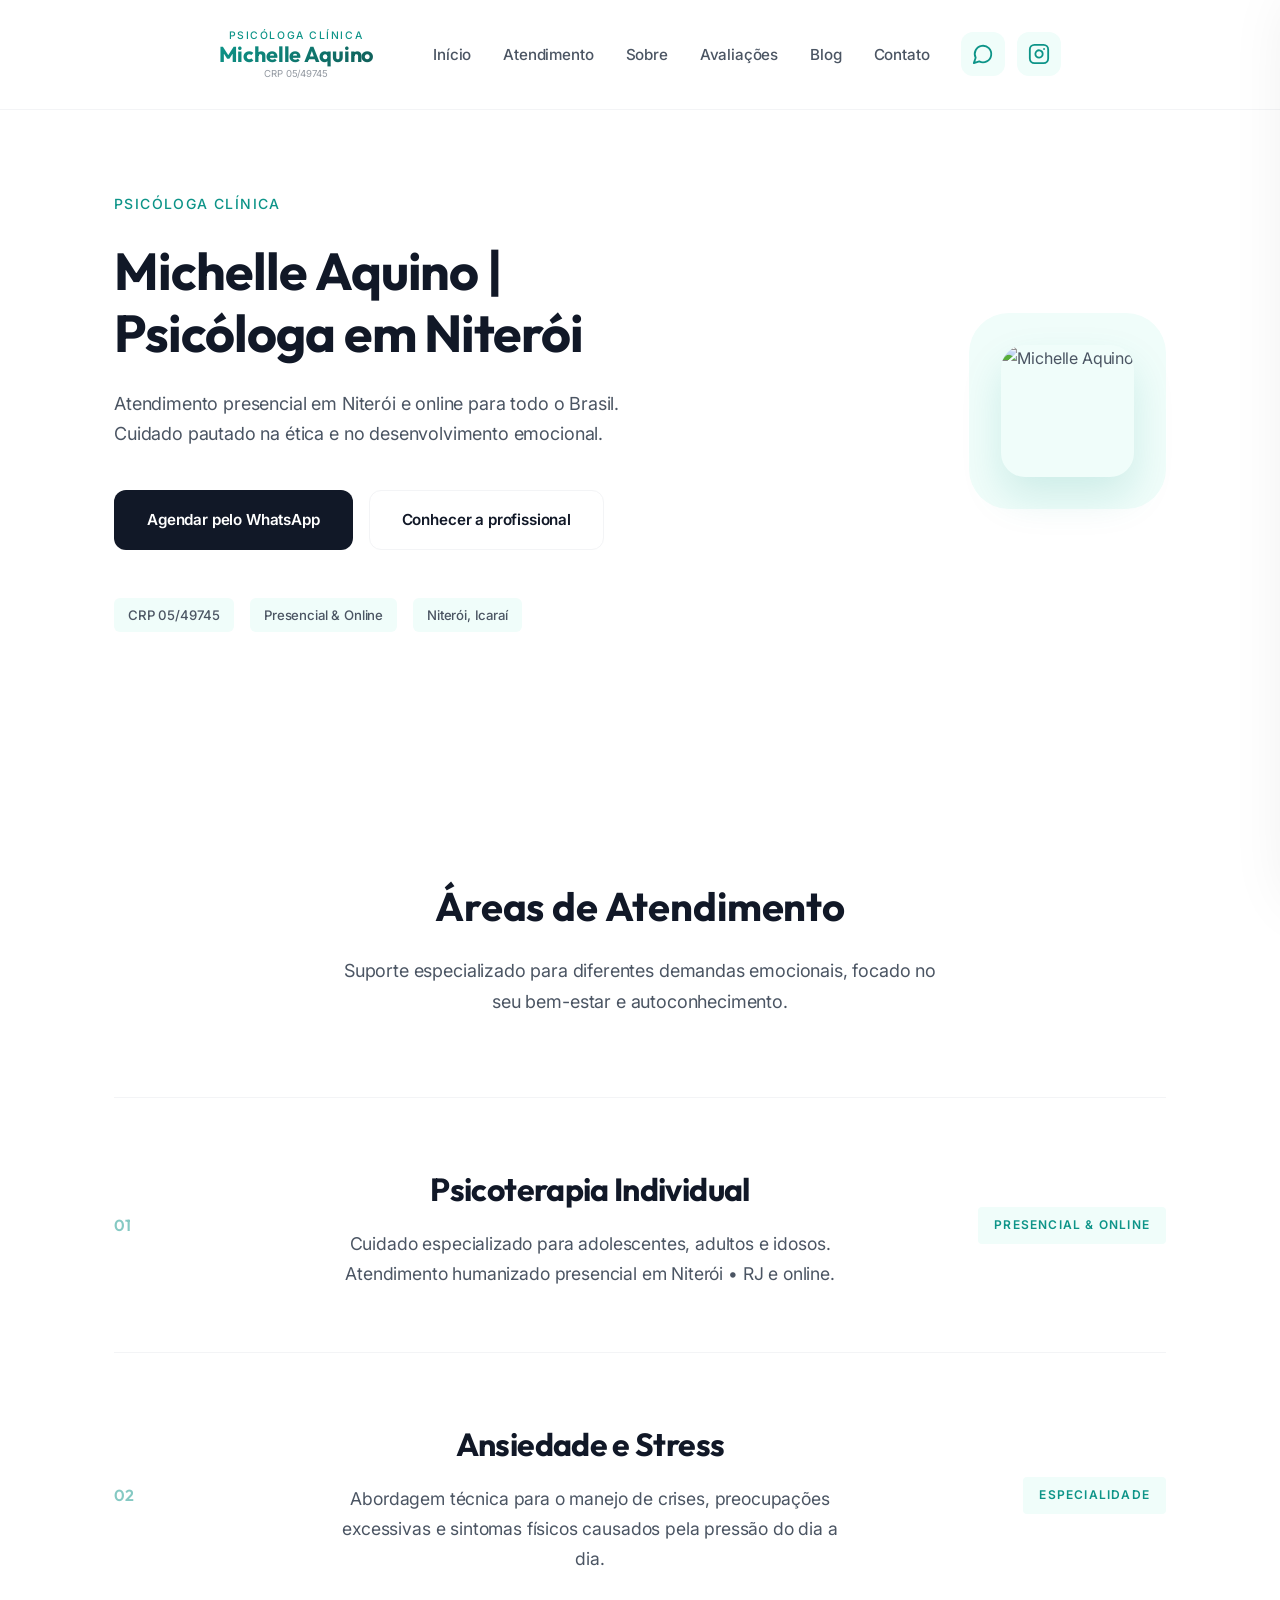
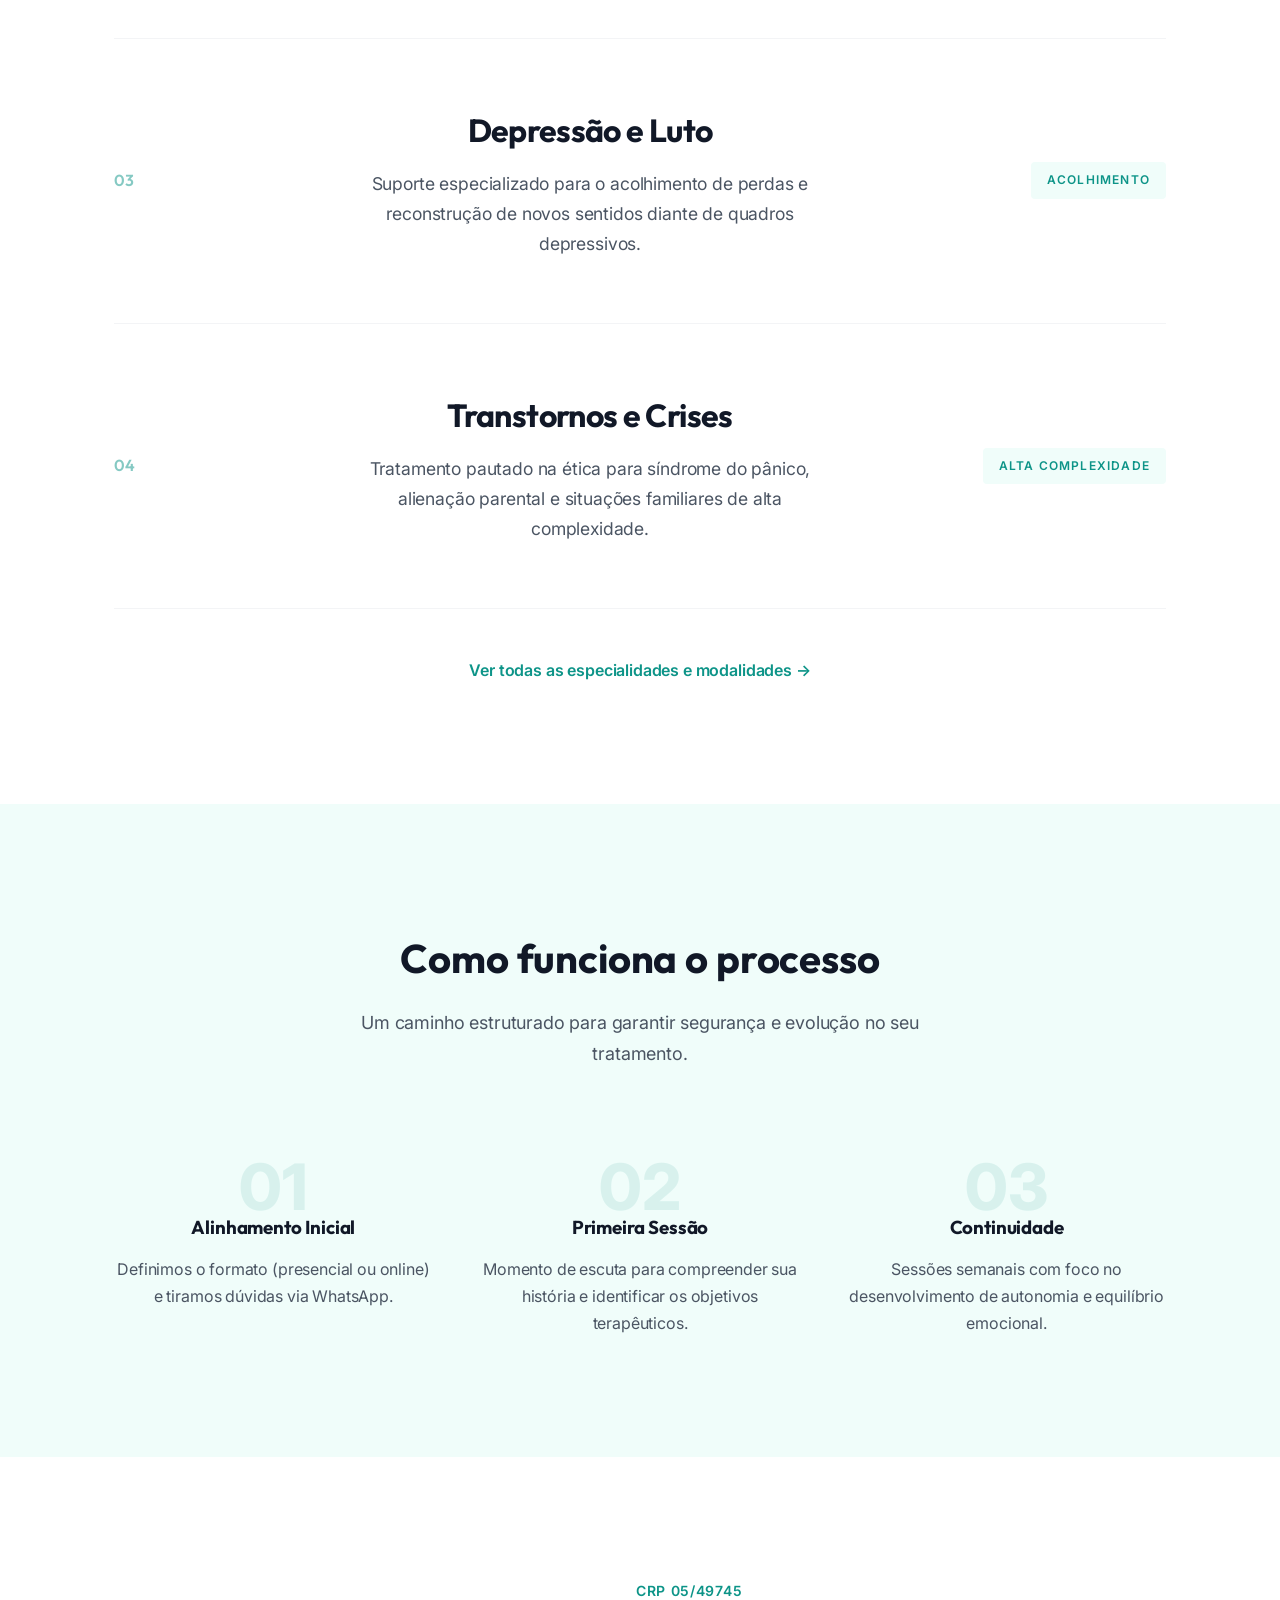
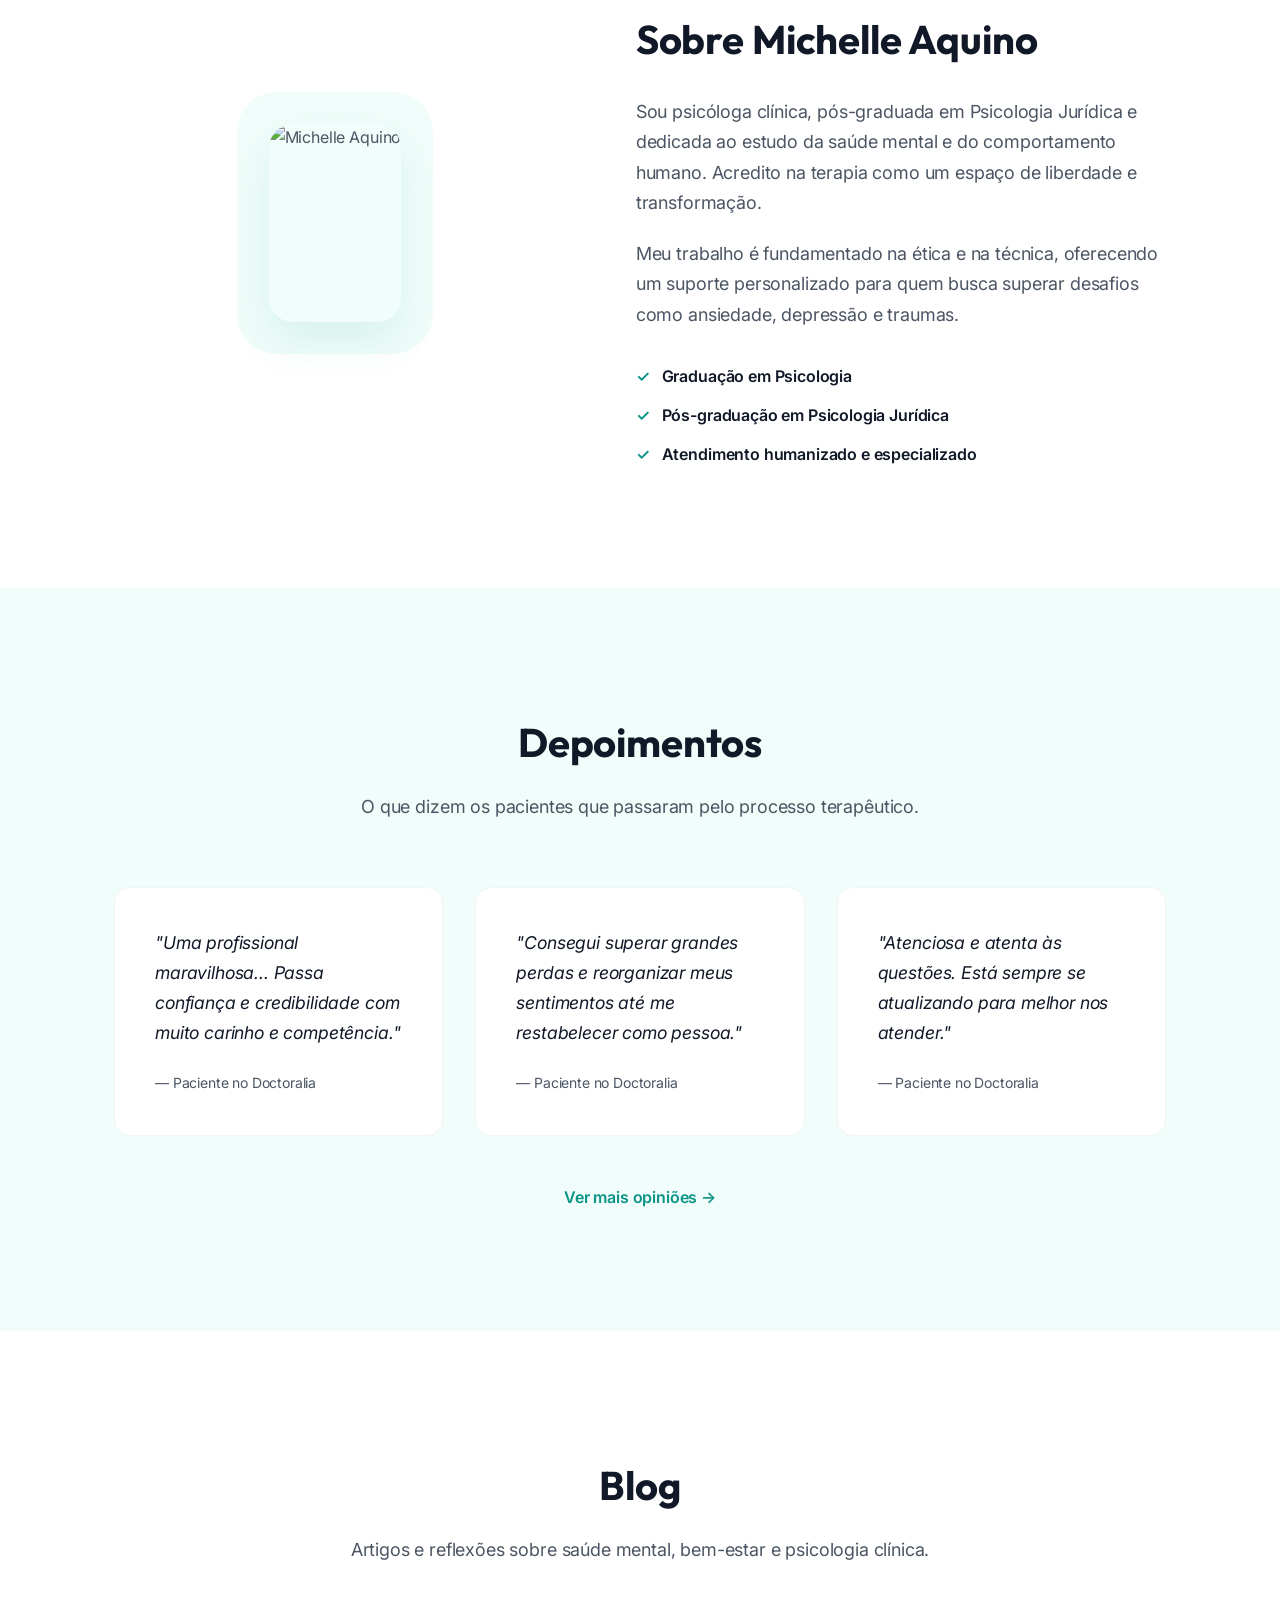
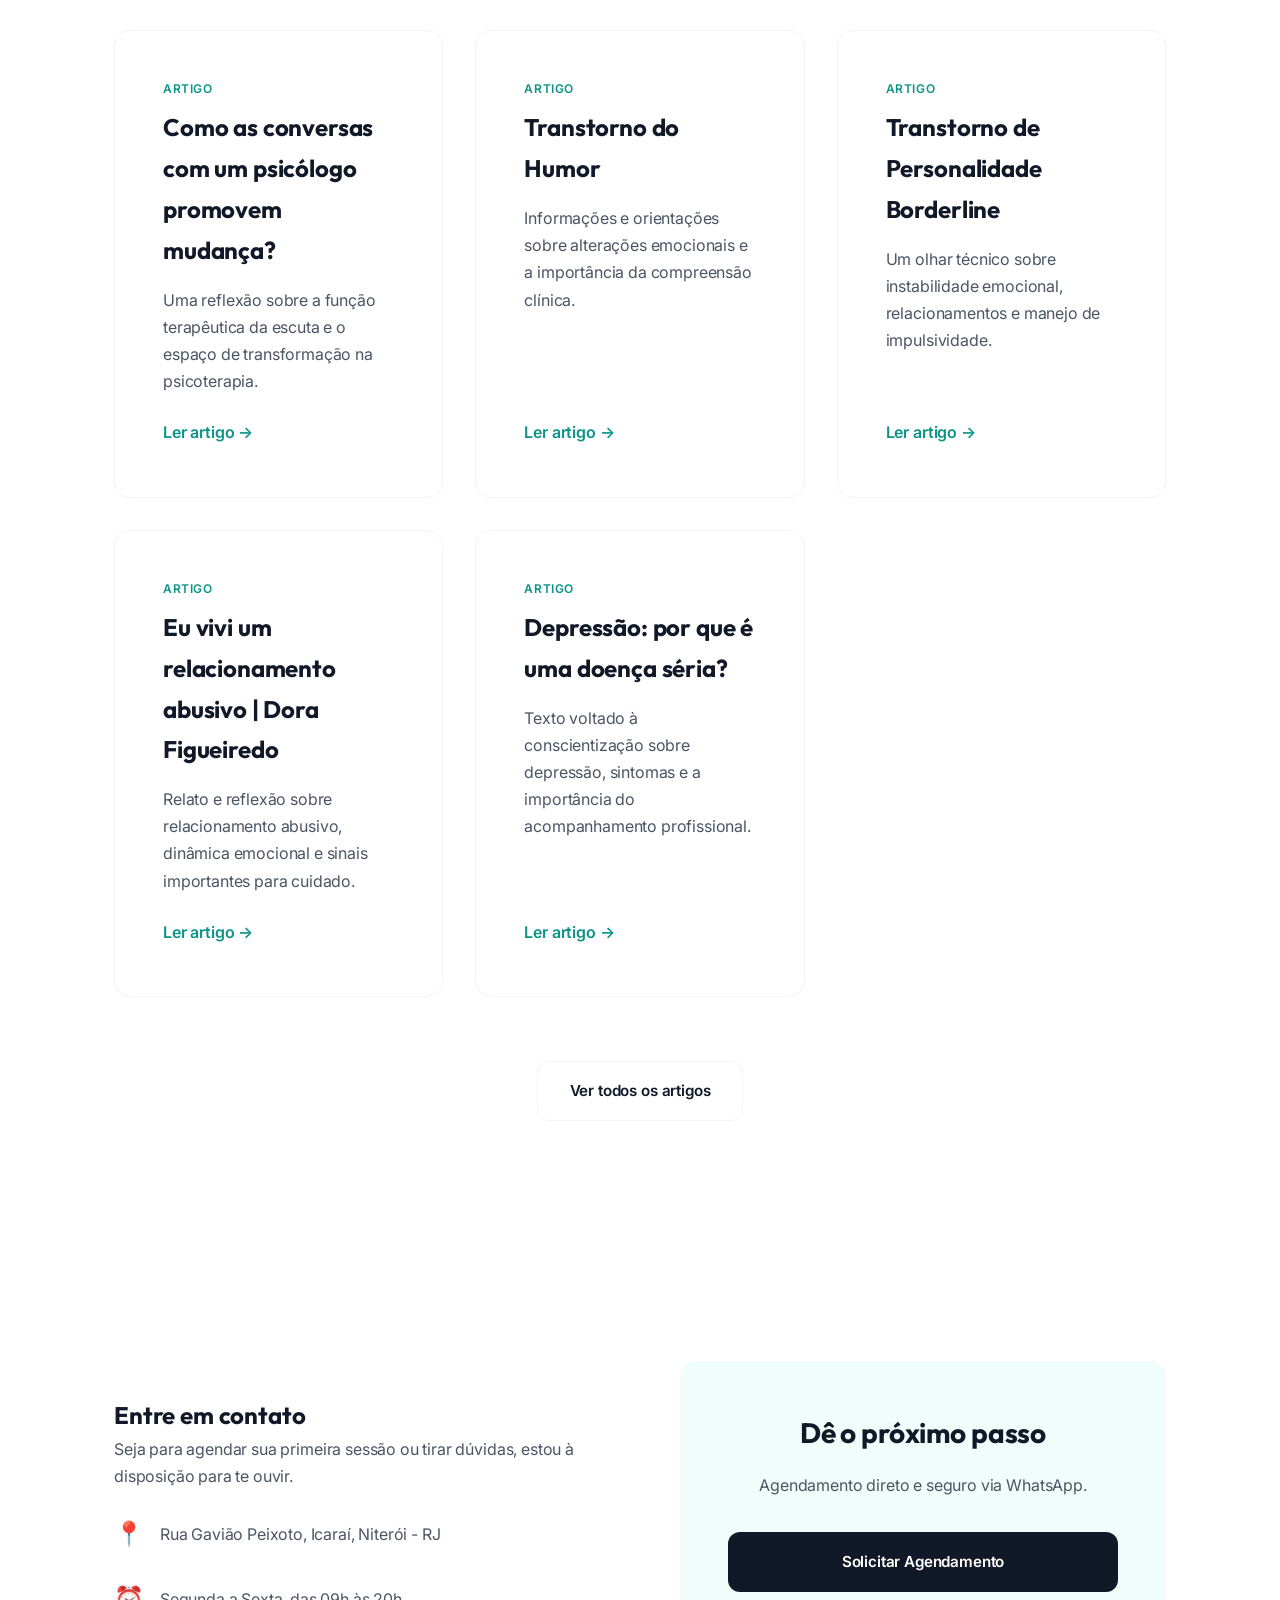
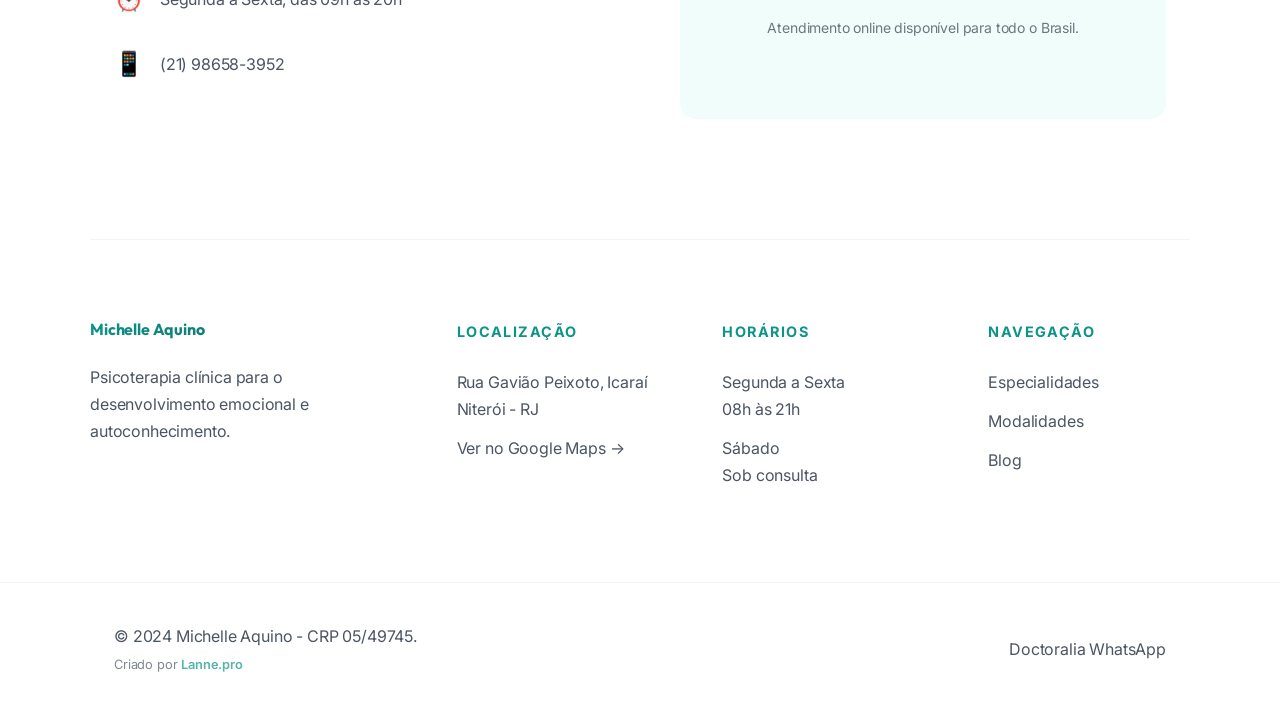
==== commit c8f3d5aa: "atualização do site" ====
--- a/index.html
+++ b/index.html
@@ -1,18 +1,19 @@
-﻿<!DOCTYPE html>
+<!DOCTYPE html>
 <html lang="pt-br">
 
 <head>
     <meta charset="UTF-8">
     <meta name="viewport" content="width=device-width, initial-scale=1.0">
-    <title>Michelle Aquino | PsicÃ³loga em NiterÃ³i</title>
+    <title>Michelle Aquino | Psicóloga em Niterói</title>
     <meta name="description"
-        content="Psicoterapia com acolhimento, tÃ©cnica e presenÃ§a. Atendimento presencial em NiterÃ³i e online.">
+        content="Psicoterapia com acolhimento, técnica e presença. Atendimento presencial em Niterói e online.">
     <link rel="preconnect" href="https://fonts.googleapis.com">
     <link rel="preconnect" href="https://fonts.gstatic.com" crossorigin>
     <link
         href="https://fonts.googleapis.com/css2?family=Outfit:wght@300;400;600;700&family=Inter:wght@400;500&display=swap"
         rel="stylesheet">
     <link rel="stylesheet" href="style.css">
+    <script src="app.js" defer></script>
 </head>
 
 <body>
@@ -20,21 +21,22 @@
     <!-- Header / Navigation -->
     <header class="header">
         <div class="container container-nav">
-            <a href="#inicio" class="logo">Michelle Aquino</a>
-            <nav class="nav">
+            <div class="logo-group">
+                <span class="logo-subtitle">Psicóloga Clínica</span>
+                <a href="#inicio" class="logo">Michelle Aquino</a>
+                <span class="logo-crp">CRP 05/49745</span>
+            </div>
+            <nav class="nav" id="main-nav">
                 <ul class="nav-list">
-                    <li><a href="#inicio">InÃ­cio</a></li>
-                    <li><a href="#atendimento">Atendimento</a></li>
-                    <li><a href="#sobre">Sobre</a></li>
-                    <li><a href="#avaliacoes">AvaliaÃ§Ãµes</a></li>
-                    <li><a href="#blog">Blog</a></li>
-                    <li><a href="#contato">Contato</a></li>
+                    <li><a href="#inicio" class="nav-link-mobile">Início</a></li>
+                    <li><a href="#atendimento" class="nav-link-mobile">Atendimento</a></li>
+                    <li><a href="#sobre" class="nav-link-mobile">Sobre</a></li>
+                    <li><a href="#avaliacoes" class="nav-link-mobile">Avaliações</a></li>
+                    <li><a href="#blog" class="nav-link-mobile">Blog</a></li>
+                    <li><a href="#contato" class="nav-link-mobile">Contato</a></li>
                 </ul>
             </nav>
             <div class="nav-cta">
-                <a href="https://www.instagram.com/michelle_aquino_psicologia8/" class="btn-instagram-nav" target="_blank" aria-label="Acessar Instagram">
-                    <svg xmlns="http://www.w3.org/2000/svg" width="22" height="22" viewBox="0 0 24 24" fill="none" stroke="currentColor" stroke-width="2" stroke-linecap="round" stroke-linejoin="round" class="lucide lucide-instagram"><rect width="20" height="20" x="2" y="2" rx="5" ry="5"/><path d="M16 11.37A4 4 0 1 1 12.63 8 4 4 0 0 1 16 11.37z"/><line x1="17.5" x2="17.51" y1="6.5" y2="6.5"/></svg>
-                </a>
                 <a href="https://wa.me/5521986583952" class="btn-whatsapp-nav"
                     aria-label="Agendar Consulta pelo WhatsApp">
                     <svg xmlns="http://www.w3.org/2000/svg" width="22" height="22" viewBox="0 0 24 24" fill="none"
@@ -43,26 +45,53 @@
                         <path d="M7.9 20A9 9 0 1 0 4 16.1L2 22Z" />
                     </svg>
                 </a>
-                <button class="btn-mobile-menu" onclick="document.querySelector('.nav').classList.toggle('active')" aria-label="Abrir menu">
-                    <svg width="24" height="24" viewBox="0 0 24 24" fill="none" stroke="currentColor" stroke-width="2" stroke-linecap="round" stroke-linejoin="round">
-                        <line x1="3" y1="12" x2="21" y2="12"></line>
-                        <line x1="3" y1="6" x2="21" y2="6"></line>
-                        <line x1="3" y1="18" x2="21" y2="18"></line>
+                <a href="https://www.instagram.com/michelle_aquino_psicologia8/" target="_blank" class="btn-instagram-nav"
+                    aria-label="Instagram">
+                    <svg xmlns="http://www.w3.org/2000/svg" width="22" height="22" viewBox="0 0 24 24" fill="none"
+                        stroke="currentColor" stroke-width="2" stroke-linecap="round" stroke-linejoin="round"
+                        class="lucide lucide-instagram">
+                        <rect width="20" height="20" x="2" y="2" rx="5" ry="5" />
+                        <path d="M16 11.37A4 4 0 1 1 12.63 8 4 4 0 0 1 16 11.37z" />
+                        <line x1="17.5" x2="17.51" y1="6.5" y2="6.5" />
                     </svg>
+                </a>
+                <button class="btn-hamburger" id="hamburger-btn" aria-label="Abrir menu" aria-expanded="false">
+                    <span></span>
+                    <span></span>
+                    <span></span>
                 </button>
             </div>
         </div>
     </header>
+
+    <!-- Mobile Menu Overlay -->
+    <div class="mobile-overlay" id="mobile-overlay"></div>
+    <nav class="mobile-menu" id="mobile-menu" aria-hidden="true">
+        <div class="mobile-menu-header">
+            <span class="logo">Michelle Aquino</span>
+            <button class="btn-close-menu" id="close-menu-btn" aria-label="Fechar menu">✕</button>
+        </div>
+        <ul class="mobile-nav-list">
+            <li><a href="#inicio">Início</a></li>
+            <li><a href="#atendimento">Atendimento</a></li>
+            <li><a href="#sobre">Sobre</a></li>
+            <li><a href="#avaliacoes">Avaliações</a></li>
+            <li><a href="#blog">Blog</a></li>
+            <li><a href="#contato">Contato</a></li>
+            <li><a href="servicos.html">Modalidades</a></li>
+        </ul>
+        <a href="https://wa.me/5521986583952" class="btn btn-primary mobile-cta">Agendar pelo WhatsApp</a>
+    </nav>
 
     <main>
         <!-- 1. Hero Section -->
         <section id="inicio" class="hero">
             <div class="container hero-grid">
                 <div class="hero-content">
-                    <span class="hero-subtitle">PsicÃ³loga ClÃ­nica</span>
-                    <h1 class="hero-title">Michelle Aquino | PsicÃ³loga em NiterÃ³i</h1>
+                    <span class="hero-subtitle">Psicóloga Clínica</span>
+                    <h1 class="hero-title">Michelle Aquino | Psicóloga em Niterói</h1>
                     <p class="hero-description">
-                        Atendimento presencial em NiterÃ³i e online para todo o Brasil. Cuidado pautado na Ã©tica e no
+                        Atendimento presencial em Niterói e online para todo o Brasil. Cuidado pautado na ética e no
                         desenvolvimento emocional.
                     </p>
                     <div class="hero-actions">
@@ -72,7 +101,7 @@
                     <div class="hero-badges">
                         <div class="badge">CRP 05/49745</div>
                         <div class="badge">Presencial & Online</div>
-                        <div class="badge">NiterÃ³i, IcaraÃ­</div>
+                        <div class="badge">Niterói, Icaraí</div>
                     </div>
                 </div>
                 <div class="hero-image-wrapper">
@@ -82,11 +111,11 @@
             </div>
         </section>
 
-        <!-- 2. Ãreas de Atendimento -->
+        <!-- 2. Áreas de Atendimento -->
         <section id="atendimento" class="section atendimento">
             <div class="container">
                 <div class="section-header">
-                    <h2>Ãreas de Atendimento</h2>
+                    <h2>Áreas de Atendimento</h2>
                     <p class="max-w-text">Suporte especializado para diferentes demandas emocionais, focado no seu
                         bem-estar e autoconhecimento.</p>
                 </div>
@@ -96,7 +125,7 @@
                         <div class="service-text">
                             <h3>Psicoterapia Individual</h3>
                             <p>Cuidado especializado para adolescentes, adultos e idosos. Atendimento humanizado
-                                presencial em NiterÃ³i â€¢ RJ e online.</p>
+                                presencial em Niterói • RJ e online.</p>
                         </div>
                         <div class="service-tag">Presencial & Online</div>
                     </div>
@@ -105,8 +134,8 @@
                         <span class="service-number">02</span>
                         <div class="service-text">
                             <h3>Ansiedade e Stress</h3>
-                            <p>Abordagem tÃ©cnica para o manejo de crises, preocupaÃ§Ãµes excessivas e sintomas fÃ­sicos
-                                causados pela pressÃ£o do dia a dia.</p>
+                            <p>Abordagem técnica para o manejo de crises, preocupações excessivas e sintomas físicos
+                                causados pela pressão do dia a dia.</p>
                         </div>
                         <div class="service-tag">Especialidade</div>
                     </div>
@@ -114,8 +143,8 @@
                     <div class="service-row">
                         <span class="service-number">03</span>
                         <div class="service-text">
-                            <h3>DepressÃ£o e Luto</h3>
-                            <p>Suporte especializado para o acolhimento de perdas e reconstruÃ§Ã£o de novos sentidos
+                            <h3>Depressão e Luto</h3>
+                            <p>Suporte especializado para o acolhimento de perdas e reconstrução de novos sentidos
                                 diante de quadros depressivos.</p>
                         </div>
                         <div class="service-tag">Acolhimento</div>
@@ -125,14 +154,14 @@
                         <span class="service-number">04</span>
                         <div class="service-text">
                             <h3>Transtornos e Crises</h3>
-                            <p>Tratamento pautado na Ã©tica para sÃ­ndrome do pÃ¢nico, alienaÃ§Ã£o parental e situaÃ§Ãµes
+                            <p>Tratamento pautado na ética para síndrome do pânico, alienação parental e situações
                                 familiares de alta complexidade.</p>
                         </div>
                         <div class="service-tag">Alta Complexidade</div>
                     </div>
                 </div>
                 <div class="reviews-footer" style="margin-top: 48px;">
-                    <a href="servicos.html" class="link-external">Ver todas as especialidades e modalidades â†’</a>
+                    <a href="servicos.html" class="link-external">Ver todas as especialidades e modalidades →</a>
                 </div>
             </div>
         </section>
@@ -142,24 +171,24 @@
             <div class="container">
                 <div class="section-header">
                     <h2>Como funciona o processo</h2>
-                    <p class="max-w-text">Um caminho estruturado para garantir seguranÃ§a e evoluÃ§Ã£o no seu tratamento.
+                    <p class="max-w-text">Um caminho estruturado para garantir segurança e evolução no seu tratamento.
                     </p>
                 </div>
                 <div class="steps-grid">
                     <div class="step">
                         <div class="step-number">01</div>
                         <h3>Alinhamento Inicial</h3>
-                        <p>Definimos o formato (presencial ou online) e tiramos dÃºvidas via WhatsApp.</p>
+                        <p>Definimos o formato (presencial ou online) e tiramos dúvidas via WhatsApp.</p>
                     </div>
                     <div class="step">
                         <div class="step-number">02</div>
-                        <h3>Primeira SessÃ£o</h3>
-                        <p>Momento de escuta para compreender sua histÃ³ria e identificar os objetivos terapÃªuticos.</p>
+                        <h3>Primeira Sessão</h3>
+                        <p>Momento de escuta para compreender sua história e identificar os objetivos terapêuticos.</p>
                     </div>
                     <div class="step">
                         <div class="step-number">03</div>
                         <h3>Continuidade</h3>
-                        <p>SessÃµes semanais com foco no desenvolvimento de autonomia e equilÃ­brio emocional.</p>
+                        <p>Sessões semanais com foco no desenvolvimento de autonomia e equilíbrio emocional.</p>
                     </div>
                 </div>
             </div>
@@ -176,48 +205,48 @@
                     <span class="highlight">CRP 05/49745</span>
                     <h2>Sobre Michelle Aquino</h2>
                     <p>
-                        Sou psicÃ³loga clÃ­nica, pÃ³s-graduada em Psicologia JurÃ­dica e dedicada ao estudo da saÃºde mental
-                        e do comportamento humano. Acredito na terapia como um espaÃ§o de liberdade e transformaÃ§Ã£o.
+                        Sou psicóloga clínica, pós-graduada em Psicologia Jurídica e dedicada ao estudo da saúde mental
+                        e do comportamento humano. Acredito na terapia como um espaço de liberdade e transformação.
                     </p>
                     <p>
-                        Meu trabalho Ã© fundamentado na Ã©tica e na tÃ©cnica, oferecendo um suporte personalizado para quem
-                        busca superar desafios como ansiedade, depressÃ£o e traumas.
+                        Meu trabalho é fundamentado na ética e na técnica, oferecendo um suporte personalizado para quem
+                        busca superar desafios como ansiedade, depressão e traumas.
                     </p>
                     <div class="sobre-features">
-                        <div class="feature">GraduaÃ§Ã£o em Psicologia</div>
-                        <div class="feature">PÃ³s-graduaÃ§Ã£o em Psicologia JurÃ­dica</div>
+                        <div class="feature">Graduação em Psicologia</div>
+                        <div class="feature">Pós-graduação em Psicologia Jurídica</div>
                         <div class="feature">Atendimento humanizado e especializado</div>
                     </div>
                 </div>
             </div>
         </section>
 
-        <!-- 5. AvaliaÃ§Ãµes -->
+        <!-- 5. Avaliações -->
         <section id="avaliacoes" class="section reviews bg-soft">
             <div class="container">
                 <div class="section-header">
                     <h2>Depoimentos</h2>
-                    <p class="max-w-text">O que dizem os pacientes que passaram pelo processo terapÃªutico.</p>
+                    <p class="max-w-text">O que dizem os pacientes que passaram pelo processo terapêutico.</p>
                 </div>
                 <div class="reviews-grid">
                     <div class="review-card">
-                        <p>"Uma profissional maravilhosa... Passa confianÃ§a e credibilidade com muito carinho e
-                            competÃªncia."</p>
-                        <cite>â€” Paciente no Doctoralia</cite>
+                        <p>"Uma profissional maravilhosa... Passa confiança e credibilidade com muito carinho e
+                            competência."</p>
+                        <cite>— Paciente no Doctoralia</cite>
                     </div>
                     <div class="review-card">
-                        <p>"Consegui superar grandes perdas e reorganizar meus sentimentos atÃ© me restabelecer como
+                        <p>"Consegui superar grandes perdas e reorganizar meus sentimentos até me restabelecer como
                             pessoa."</p>
-                        <cite>â€” Paciente no Doctoralia</cite>
+                        <cite>— Paciente no Doctoralia</cite>
                     </div>
                     <div class="review-card">
-                        <p>"Atenciosa e atenta Ã s questÃµes. EstÃ¡ sempre se atualizando para melhor nos atender."</p>
-                        <cite>â€” Paciente no Doctoralia</cite>
+                        <p>"Atenciosa e atenta às questões. Está sempre se atualizando para melhor nos atender."</p>
+                        <cite>— Paciente no Doctoralia</cite>
                     </div>
                 </div>
                 <div class="reviews-footer">
                     <a href="https://www.doctoralia.com.br/michelle-aquino/psicologo/niteroi" target="_blank"
-                        class="link-external">Ver mais opiniÃµes â†’</a>
+                        class="link-external">Ver mais opiniões →</a>
                 </div>
             </div>
         </section>
@@ -227,58 +256,58 @@
             <div class="container">
                 <div class="section-header">
                     <h2>Blog</h2>
-                    <p class="max-w-text">Artigos e reflexÃµes sobre saÃºde mental, bem-estar e psicologia clÃ­nica.</p>
+                    <p class="max-w-text">Artigos e reflexões sobre saúde mental, bem-estar e psicologia clínica.</p>
                 </div>
                 <div class="grid-cards">
                     <article class="card">
                         <span class="highlight"
                             style="font-size: 0.75rem; margin-bottom: 8px; display: block;">Artigo</span>
-                        <h3>Como as conversas com um psicÃ³logo promovem mudanÃ§a?</h3>
-                        <p>Uma reflexÃ£o sobre a funÃ§Ã£o terapÃªutica da escuta e o espaÃ§o de transformaÃ§Ã£o na
+                        <h3>Como as conversas com um psicólogo promovem mudança?</h3>
+                        <p>Uma reflexão sobre a função terapêutica da escuta e o espaço de transformação na
                             psicoterapia.</p>
                         <a href="artigo-conversas.html" class="link-external"
                             style="margin-top: auto; padding-top: 24px;">Ler
-                            artigo â†’</a>
+                            artigo →</a>
                     </article>
                     <article class="card">
                         <span class="highlight"
                             style="font-size: 0.75rem; margin-bottom: 8px; display: block;">Artigo</span>
                         <h3>Transtorno do Humor</h3>
-                        <p>InformaÃ§Ãµes e orientaÃ§Ãµes sobre alteraÃ§Ãµes emocionais e a importÃ¢ncia da compreensÃ£o clÃ­nica.
+                        <p>Informações e orientações sobre alterações emocionais e a importância da compreensão clínica.
                         </p>
                         <a href="artigo-humor.html" class="link-external"
                             style="margin-top: auto; padding-top: 24px;">Ler
-                            artigo â†’</a>
+                            artigo →</a>
                     </article>
                     <article class="card">
                         <span class="highlight"
                             style="font-size: 0.75rem; margin-bottom: 8px; display: block;">Artigo</span>
                         <h3>Transtorno de Personalidade Borderline</h3>
-                        <p>Um olhar tÃ©cnico sobre instabilidade emocional, relacionamentos e manejo de impulsividade.
+                        <p>Um olhar técnico sobre instabilidade emocional, relacionamentos e manejo de impulsividade.
                         </p>
                         <a href="artigo-borderline.html" class="link-external"
                             style="margin-top: auto; padding-top: 24px;">Ler
-                            artigo â†’</a>
+                            artigo →</a>
                     </article>
                     <article class="card">
                         <span class="highlight"
                             style="font-size: 0.75rem; margin-bottom: 8px; display: block;">Artigo</span>
                         <h3>Eu vivi um relacionamento abusivo | Dora Figueiredo</h3>
-                        <p>Relato e reflexÃ£o sobre relacionamento abusivo, dinÃ¢mica emocional e sinais importantes para
+                        <p>Relato e reflexão sobre relacionamento abusivo, dinâmica emocional e sinais importantes para
                             cuidado.</p>
                         <a href="artigo-relacionamento.html" class="link-external"
                             style="margin-top: auto; padding-top: 24px;">Ler
-                            artigo â†’</a>
-                    </article>
-                    <article class="card">
-                        <span class="highlight"
-                            style="font-size: 0.75rem; margin-bottom: 8px; display: block;">Artigo</span>
-                        <h3>DepressÃ£o: por que Ã© uma doenÃ§a sÃ©ria?</h3>
-                        <p>Texto voltado Ã  conscientizaÃ§Ã£o sobre depressÃ£o, sintomas e a importÃ¢ncia do acompanhamento
+                            artigo →</a>
+                    </article>
+                    <article class="card">
+                        <span class="highlight"
+                            style="font-size: 0.75rem; margin-bottom: 8px; display: block;">Artigo</span>
+                        <h3>Depressão: por que é uma doença séria?</h3>
+                        <p>Texto voltado à conscientização sobre depressão, sintomas e a importância do acompanhamento
                             profissional.</p>
                         <a href="artigo-depressao.html" class="link-external"
                             style="margin-top: auto; padding-top: 24px;">Ler
-                            artigo â†’</a>
+                            artigo →</a>
                     </article>
                 </div>
                 <div class="reviews-footer" style="margin-top: 64px;">
@@ -293,28 +322,28 @@
             <div class="container contato-grid">
                 <div class="contato-info">
                     <h2>Entre em contato</h2>
-                    <p class="max-w-text">Seja para agendar sua primeira sessÃ£o ou tirar dÃºvidas, estou Ã  disposiÃ§Ã£o
+                    <p class="max-w-text">Seja para agendar sua primeira sessão ou tirar dúvidas, estou à disposição
                         para te ouvir.</p>
                     <div class="info-item">
-                        <span class="icon">ðŸ“</span>
-                        <p>Rua GaviÃ£o Peixoto, IcaraÃ­, NiterÃ³i - RJ</p>
+                        <span class="icon">📍</span>
+                        <p>Rua Gavião Peixoto, Icaraí, Niterói - RJ</p>
                     </div>
                     <div class="info-item">
-                        <span class="icon">â°</span>
-                        <p>Segunda a Sexta, das 09h Ã s 20h</p>
+                        <span class="icon">⏰</span>
+                        <p>Segunda a Sexta, das 09h às 20h</p>
                     </div>
                     <div class="info-item">
-                        <span class="icon">ðŸ“±</span>
+                        <span class="icon">📱</span>
                         <p>(21) 98658-3952</p>
                     </div>
                 </div>
                 <div class="contato-action">
                     <div class="cta-box">
-                        <h3>DÃª o prÃ³ximo passo</h3>
+                        <h3>Dê o próximo passo</h3>
                         <p>Agendamento direto e seguro via WhatsApp.</p>
                         <a href="https://wa.me/5521986583952" class="btn btn-primary full-width">Solicitar
                             Agendamento</a>
-                        <p class="small">Atendimento online disponÃ­vel para todo o Brasil.</p>
+                        <p class="small">Atendimento online disponível para todo o Brasil.</p>
                     </div>
                 </div>
             </div>
@@ -325,20 +354,20 @@
         <div class="container footer-main">
             <div class="footer-column">
                 <a href="index.html" class="logo" style="margin-bottom: 24px; display: block;">Michelle Aquino</a>
-                <p>Psicoterapia clÃ­nica para o desenvolvimento emocional e autoconhecimento.</p>
+                <p>Psicoterapia clínica para o desenvolvimento emocional e autoconhecimento.</p>
             </div>
             <div class="footer-column">
-                <h4>LocalizaÃ§Ã£o</h4>
-                <p>Rua GaviÃ£o Peixoto, IcaraÃ­<br>NiterÃ³i - RJ</p>
-                <a href="https://maps.app.goo.gl/..." target="_blank">Ver no Google Maps â†’</a>
+                <h4>Localização</h4>
+                <p>Rua Gavião Peixoto, Icaraí<br>Niterói - RJ</p>
+                <a href="https://maps.app.goo.gl/..." target="_blank">Ver no Google Maps →</a>
             </div>
             <div class="footer-column">
-                <h4>HorÃ¡rios</h4>
-                <p>Segunda a Sexta<br>08h Ã s 21h</p>
-                <p>SÃ¡bado<br>Sob consulta</p>
+                <h4>Horários</h4>
+                <p>Segunda a Sexta<br>08h às 21h</p>
+                <p>Sábado<br>Sob consulta</p>
             </div>
             <div class="footer-column">
-                <h4>NavegaÃ§Ã£o</h4>
+                <h4>Navegação</h4>
                 <a href="index.html#atendimento">Especialidades</a>
                 <a href="servicos.html">Modalidades</a>
                 <a href="https://psicologamichelleaquino2.wordpress.com/" target="_blank">Blog</a>
@@ -354,13 +383,14 @@
                 <div class="footer-links">
                     <a href="https://www.doctoralia.com.br/michelle-aquino/psicologo/niteroi"
                         target="_blank">Doctoralia</a>
-                    <a href="https://www.instagram.com/michelle_aquino_psicologia8/" target="_blank">Instagram</a>
                     <a href="https://wa.me/5521986583952" target="_blank">WhatsApp</a>
                 </div>
             </div>
         </div>
     </footer>
 
+
+
 </body>
 
-</html>
+</html>
--- a/style.css
+++ b/style.css
@@ -147,11 +147,18 @@
     margin-right: auto;
 }
 
+.max-w-article {
+    max-width: 900px;
+    margin-left: auto;
+    margin-right: auto;
+}
+
 .full-width {
     width: 100%;
 }
 
-.btn-whatsapp-nav, .btn-instagram-nav {
+.btn-whatsapp-nav,
+.btn-instagram-nav {
     display: flex;
     align-items: center;
     justify-content: center;
@@ -163,19 +170,16 @@
     transition: var(--transition);
 }
 
-.btn-whatsapp-nav:hover, .btn-instagram-nav:hover {
+.btn-whatsapp-nav:hover,
+.btn-instagram-nav:hover {
     background-color: var(--primary);
     color: var(--white);
     transform: translateY(-2px);
 }
 
-.btn-mobile-menu {
-    display: none;
-}
-
 /* Header */
 .header {
-    height: 80px;
+    height: 110px; /* Increased to accommodate multi-line branding */
     display: flex;
     align-items: center;
     position: sticky;
@@ -192,13 +196,37 @@
     align-items: center;
 }
 
+.logo-group {
+    display: flex;
+    flex-direction: column;
+    align-items: center;
+    margin-right: 60px;
+}
+
+.logo-subtitle {
+    font-size: 0.65rem;
+    text-transform: uppercase;
+    letter-spacing: 0.15em;
+    color: var(--primary);
+    font-weight: 500;
+    margin-bottom: -2px;
+}
+
 .logo {
-    font-size: 1.3rem; 
+    font-size: 1.35rem;
     background: linear-gradient(135deg, var(--primary), #115e59);
     -webkit-background-clip: text;
     -webkit-text-fill-color: transparent;
     font-weight: 700;
-    margin-right: 32px; 
+    white-space: nowrap;
+    line-height: 1.2;
+}
+
+.logo-crp {
+    font-size: 0.6rem;
+    color: var(--text-body);
+    opacity: 0.6;
+    margin-top: -2px;
 }
 
 .nav {
@@ -206,7 +234,10 @@
 }
 
 .nav-cta {
-    margin-left: 32px; /* Small separation from the menu */
+    margin-left: 32px;
+    display: flex;
+    align-items: center;
+    gap: 12px;
 }
 
 .nav-list {
@@ -221,6 +252,151 @@
 
 .nav-list a:hover {
     color: var(--primary);
+}
+
+/* ========================
+   MOBILE HAMBURGER MENU
+   ======================== */
+
+/* Hamburger button - hidden on desktop */
+.btn-hamburger {
+    display: none;
+    flex-direction: column;
+    justify-content: center;
+    align-items: center;
+    gap: 5px;
+    width: 44px;
+    height: 44px;
+    background-color: var(--primary);
+    border: none;
+    border-radius: 12px;
+    cursor: pointer;
+    padding: 0;
+    transition: var(--transition);
+}
+
+.btn-hamburger span {
+    display: block;
+    width: 20px;
+    height: 2px;
+    background-color: var(--white);
+    border-radius: 2px;
+    transition: var(--transition);
+}
+
+.btn-hamburger:hover {
+    background-color: var(--primary-hover);
+}
+
+/* Active state - animate to X */
+.btn-hamburger.is-active span:nth-child(1) {
+    transform: translateY(7px) rotate(45deg);
+}
+.btn-hamburger.is-active span:nth-child(2) {
+    opacity: 0;
+    transform: scaleX(0);
+}
+.btn-hamburger.is-active span:nth-child(3) {
+    transform: translateY(-7px) rotate(-45deg);
+}
+
+/* Dark overlay */
+.mobile-overlay {
+    display: none;
+    position: fixed;
+    inset: 0;
+    background: rgba(0, 0, 0, 0.45);
+    z-index: 1100;
+    opacity: 0;
+    transition: opacity 0.35s ease;
+}
+
+.mobile-overlay.is-open {
+    display: block;
+    opacity: 1;
+}
+
+/* Slide-in drawer */
+.mobile-menu {
+    position: fixed;
+    top: 0;
+    right: 0;
+    width: min(320px, 85vw);
+    height: 100dvh;
+    background: var(--white);
+    z-index: 1200;
+    padding: 32px 28px 48px;
+    transform: translateX(110%);
+    transition: transform 0.4s cubic-bezier(0.4, 0, 0.2, 1);
+    display: flex;
+    flex-direction: column;
+    gap: 40px;
+    box-shadow: -20px 0 60px rgba(0,0,0,0.08);
+}
+
+.mobile-menu.is-open {
+    transform: translateX(0);
+}
+
+.mobile-menu-header {
+    display: flex;
+    justify-content: space-between;
+    align-items: center;
+}
+
+.btn-close-menu {
+    background: none;
+    border: none;
+    font-size: 1.25rem;
+    cursor: pointer;
+    color: var(--text-body);
+    width: 36px;
+    height: 36px;
+    display: flex;
+    align-items: center;
+    justify-content: center;
+    border-radius: 8px;
+    transition: var(--transition);
+}
+
+.btn-close-menu:hover {
+    background: var(--primary-soft);
+    color: var(--primary);
+}
+
+.mobile-nav-list {
+    display: flex;
+    flex-direction: column;
+    gap: 4px;
+    flex: 1;
+}
+
+.mobile-nav-list li a {
+    display: block;
+    font-size: 1.2rem;
+    font-weight: 600;
+    color: var(--text-main);
+    padding: 14px 0;
+    border-bottom: 1px solid var(--border);
+    font-family: 'Outfit', sans-serif;
+    transition: var(--transition);
+}
+
+.mobile-nav-list li a:hover {
+    color: var(--primary);
+    padding-left: 8px;
+}
+
+.mobile-cta {
+    width: 100%;
+    justify-content: center;
+}
+
+/* Show hamburger only on mobile */
+@media (max-width: 992px) {
+    .btn-hamburger {
+        display: flex;
+    }
 }
 
 /* Hero */
@@ -770,43 +946,43 @@
 /* Responsive Extensions */
 @media (max-width: 992px) {
     .modalidades-grid, .transtornos-layout { grid-template-columns: 1fr; }
-    
-    .modalidade-item { 
-        padding: 40px; 
-    }
-    
+    .modalidade-item { padding: 40px; }
     .cta-final-page { padding: 48px 24px; }
-    
+}
+
+@media (max-width: 992px) {
     .container {
         padding: 0 24px;
     }
 
     .container-nav {
-        gap: 20px;
+        gap: 20px; /* Tighter gap for tablet/mobile */
         justify-content: space-between;
+    }
+
+    .header {
+        height: 90px;
+    }
+
+    .logo-group {
+        align-items: flex-start;
+        margin-right: 0;
     }
 
     .logo {
         margin-right: 0;
-        font-size: 1.15rem;
     }
 
     .hero-grid,
     .sobre-grid,
     .contato-grid {
         grid-template-columns: 1fr;
-        gap: 56px;
+        gap: 64px;
         text-align: center;
     }
 
     .hero-title {
         font-size: 2.75rem;
-    }
-    
-    /* Auto scale any inline styled titles */
-    h1[style] {
-        font-size: 2.5rem !important;
-        margin-bottom: 24px !important;
     }
 
     .hero-description,
@@ -831,56 +1007,13 @@
 
     .hero-image-wrapper {
         max-width: 400px;
-        width: 100%;
         margin: 0 auto;
         padding: 24px;
         border-radius: 32px;
     }
 
-    .btn-mobile-menu {
-        display: flex;
-        align-items: center;
-        justify-content: center;
-        width: 44px;
-        height: 44px;
-        background-color: var(--primary);
-        color: var(--white);
-        border: none;
-        border-radius: 12px;
-        margin-left: 12px;
-        cursor: pointer;
-        transition: var(--transition);
-    }
-
-    .nav-cta {
-        display: flex;
-        align-items: center;
-    }
-
     .nav {
         display: none;
-        position: absolute;
-        top: 80px;
-        left: 0;
-        width: 100%;
-        background: rgba(255, 255, 255, 0.98);
-        padding: 40px 24px;
-        box-shadow: 0 40px 80px rgba(0,0,0,0.1);
-        border-bottom: 1px solid var(--border);
-    }
-    
-    .nav.active {
-        display: block;
-    }
-
-    .nav-list {
-        flex-direction: column;
-        align-items: center;
-        gap: 32px;
-    }
-    
-    .nav-list a {
-        font-size: 1.25rem;
     }
 
     /* List Responsive */
@@ -908,7 +1041,6 @@
     /* Sobre Responsive */
     .sobre-image-wrapper {
         max-width: 400px;
-        width: 100%;
         margin: 0 auto;
         padding: 24px;
         border-radius: 32px;
@@ -923,23 +1055,9 @@
     .hero-title {
         font-size: 2.25rem;
     }
-    
-    h1[style] {
-        font-size: 2rem !important;
-        line-height: 1.2 !important;
-    }
-    
-    .section-header h2 {
-        font-size: 2rem;
-    }
 
     .hero-actions {
         flex-direction: column;
-        gap: 16px;
-    }
-    
-    .hero-actions .btn {
-        width: 100%;
     }
 
     .footer-content {
@@ -947,41 +1065,4 @@
         text-align: center;
         gap: 24px;
     }
-    
-    .modalidade-item {
-        flex-direction: column;
-        text-align: center;
-        padding: 32px 20px;
-        gap: 16px;
-    }
-    
-    .transtornos-layout {
-        gap: 40px;
-    }
-    
-    .cta-final-page h3 {
-        font-size: 2rem;
-    }
-    
-    .badge {
-        font-size: 0.75rem;
-        padding: 8px 12px;
-    }
-    
-    .contato-grid {
-        gap: 40px;
-    }
-    
-    .card {
-        padding: 32px 24px;
-    }
-    
-    .hero-image-wrapper, .sobre-image-wrapper {
-        padding: 16px;
-        border-radius: 20px;
-    }
-    
-    .nav-cta {
-        margin-left: 16px;
-    }
 }
